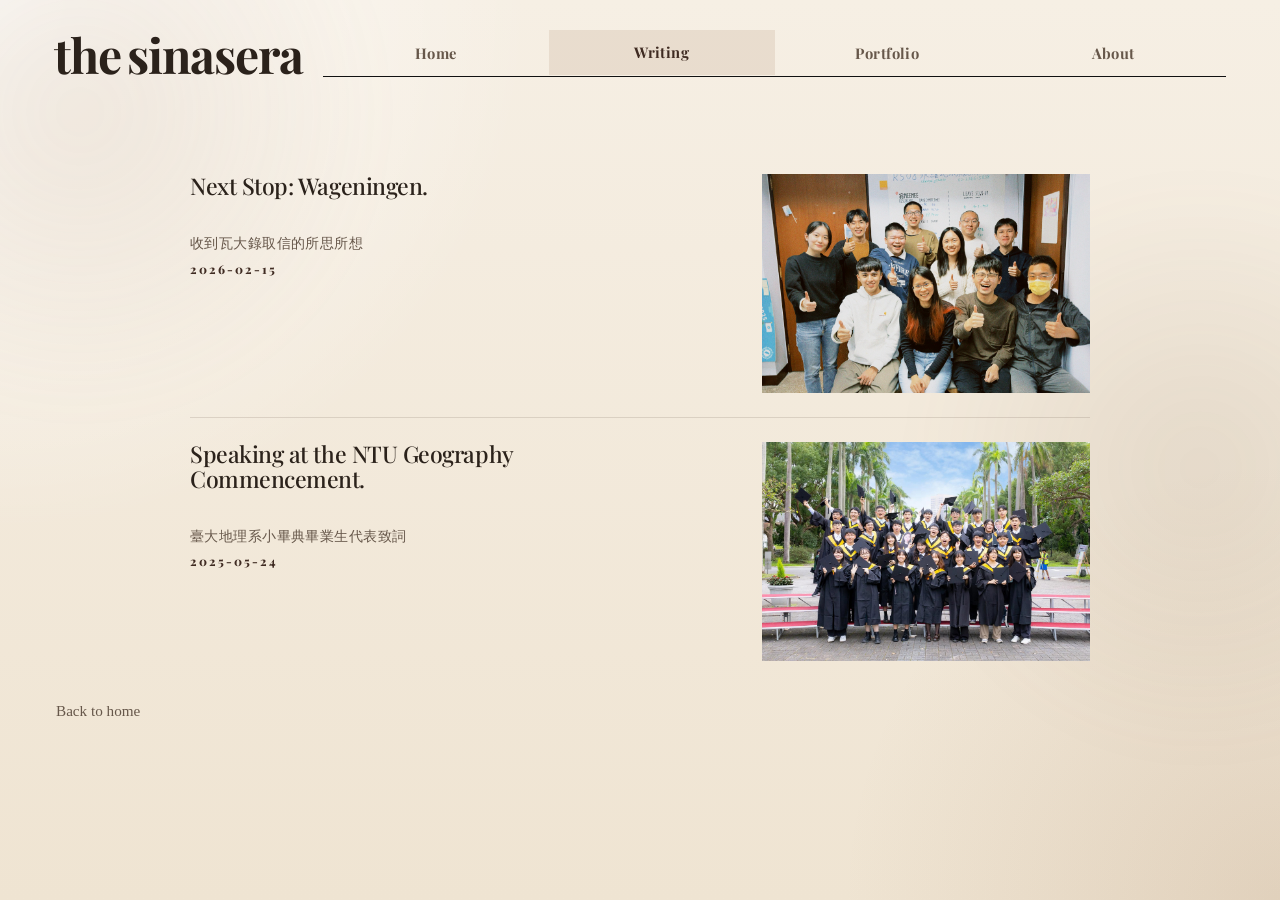
==== articles/index.html @ 47f36e88 "Initial website setup" ====
<!doctype html>
<html lang="en">
  <head>
    <meta charset="UTF-8" />
    <meta name="viewport" content="width=device-width, initial-scale=1.0" />
    <title>Writing | The Sinasera</title>
    <meta
      name="description"
      content="Writing from The Sinasera."
    />
    <link rel="stylesheet" href="../styles.css" />
    <script defer src="../script.js"></script>
  </head>
  <body>
    <div class="page-shell">
      <div class="ambient ambient-left"></div>
      <div class="ambient ambient-right"></div>

      <header class="site-header">
        <a class="brand" href="../index.html" aria-label="The Sinasera home">
          <span class="brand-text brand-wordmark">
            <span class="brand-prefix">the</span>
            <span class="brand-name">sinasera</span>
          </span>
        </a>

        <nav class="site-nav" aria-label="Primary">
          <a href="../index.html">Home</a>
          <a href="../articles/index.html" aria-current="page">Writing</a>
          <a href="../portfolio.html">Portfolio</a>
          <a href="../index.html#about">About</a>
        </nav>
      </header>

      <main>
        <section class="section reveal writing-archive-page">
          <div class="archive-list">
            <article class="article-feature">
              <div class="article-feature-copy">
                <p class="eyebrow">2026-02-15</p>
                <h3>
                  <a href="admission-to-wageningen.html">
                    Next Stop: Wageningen.
                  </a>
                </h3>
                <h4 class="article-title-zh">收到瓦大錄取信的所思所想</h4>
              </div>
              <a
                class="article-feature-media"
                href="admission-to-wageningen.html"
                aria-label="Open the Wageningen admission article"
              >
                <img src="../images/r508-celebration-admission.JPG" alt="Admission celebration photo" />
              </a>
            </article>

            <article class="article-feature">
              <div class="article-feature-copy">
                <p class="eyebrow">2025-05-24</p>
                <h3>
                  <a href="ntu-geography-dept-graduation-speech.html">
                    Speaking at the NTU Geography Commencement.
                  </a>
                </h3>
                <h4 class="article-title-zh">臺大地理系小畢典畢業生代表致詞</h4>
              </div>
              <a
                class="article-feature-media"
                href="ntu-geography-dept-graduation-speech.html"
                aria-label="Open the NTU Geography commencement speech article"
              >
                <img src="../images/ntu-geography-speech-01.jpg" alt="NTU Geography commencement speech photo" />
              </a>
            </article>
          </div>
        </section>
      </main>

      <footer class="site-footer">
        <p><a href="../index.html">Back to home</a></p>
      </footer>
    </div>
  </body>
</html>
---- styles.css ----
@import url("https://fonts.googleapis.com/css2?family=Lateef:wght@400;700&family=Playfair+Display:wght@500;600;700&family=Tinos:wght@400;700&display=swap");

@font-face {
  font-family: "Noto Sans TC";
  src: url("./assets/fonts/Noto_Sans_TC/NotoSansTC-VariableFont_wght.ttf") format("truetype");
  font-weight: 100 900;
  font-style: normal;
  font-display: swap;
}

:root {
  --font-brand: "Playfair Display", Georgia, "Times New Roman", serif;
  --font-display: "Playfair Display", Georgia, "Times New Roman", serif;
  --font-body: "Tinos", Georgia, "Noto Sans TC", serif;
  --font-cta: "Lateef", "Noto Sans TC", cursive;
  --font-meta: "Playfair Display", Georgia, "Times New Roman", serif;
  --bg: #f6efe4;
  --bg-2: #efe4d2;
  --surface: rgba(255, 251, 245, 0.84);
  --surface-strong: #fffaf3;
  --text: #2b221b;
  --muted: #66574a;
  --border: rgba(86, 72, 60, 0.16);
  --accent: #8a5c36;
  --accent-dark: #3f2b22;
  --accent-soft: #d7b28a;
  --shadow: 0 16px 44px rgba(70, 49, 34, 0.09);
  --radius-xl: 26px;
  --radius-lg: 20px;
  --radius-md: 14px;
  --max-width: 1180px;
}

* {
  box-sizing: border-box;
}

html {
  scroll-behavior: smooth;
}

body {
  margin: 0;
  color: var(--text);
  font-family: var(--font-body);
  background:
    radial-gradient(circle at top left, rgba(255, 255, 255, 0.82), transparent 34%),
    radial-gradient(circle at bottom right, rgba(138, 92, 54, 0.14), transparent 28%),
    linear-gradient(180deg, var(--bg) 0%, var(--bg-2) 100%);
}

a {
  color: inherit;
  text-decoration: none;
}

.page-shell {
  position: relative;
  isolation: isolate;
  min-height: 100vh;
  padding: 24px;
  overflow: hidden;
}

.ambient {
  position: absolute;
  inset: auto;
  width: 38rem;
  height: 38rem;
  border-radius: 50%;
  filter: blur(40px);
  opacity: 0.32;
  z-index: -1;
}

.ambient-left {
  top: -12rem;
  left: -14rem;
  background: radial-gradient(circle, rgba(163, 122, 79, 0.44), transparent 70%);
}

.ambient-right {
  right: -14rem;
  bottom: 8rem;
  background: radial-gradient(circle, rgba(112, 81, 52, 0.35), transparent 68%);
}

.site-header,
.hero,
.section,
.site-footer,
.front-page {
  width: min(var(--max-width), 100%);
  margin: 0 auto;
}

.site-header {
  display: flex;
  align-items: center;
  justify-content: space-between;
  gap: 20px;
  padding: 6px 4px 44px;
}

.home-header {
  display: grid;
  grid-template-columns: 1fr;
  justify-items: stretch;
  justify-content: stretch;
  gap: 72px;
  padding-top: 112px;
  padding-bottom: 0;
  text-align: center;
}

.brand-home {
  width: 100%;
  display: flex;
  justify-content: center;
  flex-direction: column;
  align-items: center;
  gap: 10px;
  text-align: center;
  margin: 0;
}

.brand {
  display: inline-flex;
  align-items: center;
  gap: 14px;
}

.brand-text {
  width: 100%;
  text-align: center;
}

.brand-wordmark {
  display: inline-flex;
  flex-direction: row;
  align-items: baseline;
  gap: 0.35em;
}

.brand-prefix {
  display: inline-block;
  color: var(--text);
  font-family: var(--font-meta);
  font-size: clamp(2.45rem, 3.85vw, 3rem);
  line-height: 1;
  letter-spacing: -0.02em;
  text-transform: lowercase;
  font-weight: 700;
}

.brand-name {
  display: inline-block;
  color: var(--text);
  font-family: var(--font-brand);
  font-size: clamp(2.45rem, 3.85vw, 3rem);
  line-height: 1;
  font-weight: 700;
  letter-spacing: -0.02em;
  text-transform: lowercase;
}

.brand-text strong,
.site-nav a {
  font-family: var(--font-brand);
  font-weight: 600;
  letter-spacing: -0.018em;
}

.brand-text strong {
  display: block;
  font-size: clamp(2.05rem, 4.2vw, 3.9rem);
  line-height: 0.97;
}

.brand-text small {
  display: block;
  color: var(--muted);
  margin-top: 10px;
  font-size: 0.82rem;
  letter-spacing: 0.1em;
  font-family: var(--font-meta);
}

.site-nav {
  display: flex;
  flex-wrap: wrap;
  gap: 0;
  width: 100%;
  padding: 0;
  border-top: 0;
  border-bottom: 1px solid #111;
  background: transparent;
  backdrop-filter: none;
}

.site-nav a {
  flex: 1 1 0;
  padding: 12px 14px 13px;
  border-right: 0;
  border-radius: 0;
  color: var(--muted);
  text-align: center;
  font-size: 0.92rem;
  font-weight: 700;
  letter-spacing: 0.03em;
  transition: transform 160ms ease, background 160ms ease, color 160ms ease;
  font-family: var(--font-brand);
}

.site-nav a:last-child {
  border-right: 0;
}

.site-nav a:hover,
.site-nav a[aria-current="page"] {
  background: rgba(139, 94, 52, 0.12);
  color: var(--accent-dark);
  transform: translateY(-1px);
}

.section {
  margin-top: 28px;
}

.hero {
  display: grid;
  grid-template-columns: 1.4fr 0.95fr;
  gap: 24px;
  align-items: stretch;
  padding-top: 8px;
}

.hero-copy,
.hero-card,
.stat-card,
.content-card,
.project-panel,
.about-card {
  border: 1px solid var(--border);
  border-radius: var(--radius-xl);
  background: var(--surface);
  box-shadow: var(--shadow);
  backdrop-filter: blur(10px);
}

.hero-copy {
  padding: 34px;
}

.eyebrow,
.card-kicker,
.stat-label,
.project-badge,
.sidebar-kicker,
.article-date {
  margin: 0 0 12px;
  color: var(--accent-dark);
  text-transform: uppercase;
  letter-spacing: 0.16em;
  font-size: 0.76rem;
  font-weight: 800;
  font-family: var(--font-meta);
}

.hero-copy h1 {
  margin: 0;
  font-size: clamp(3rem, 5vw, 5.3rem);
  line-height: 0.94;
  max-width: 12ch;
  font-family: var(--font-display);
}

.lede,
.hero-card p,
.section-heading p,
.content-card p,
.stat-card p,
.project-panel p,
.about-card p {
  font-family: var(--font-body);
  color: var(--muted);
  font-size: 1.02rem;
  line-height: 1.8;
}

.lede {
  max-width: 60ch;
  margin: 22px 0 0;
}

.hero-actions {
  display: flex;
  flex-wrap: wrap;
  gap: 12px;
  margin-top: 28px;
}

.button {
  display: inline-flex;
  align-items: center;
  justify-content: center;
  min-height: 48px;
  padding: 0 18px;
  border-radius: 999px;
  border: 1px solid transparent;
  font-family: var(--font-cta);
  font-size: 1.08rem;
  font-weight: 700;
  transition: transform 160ms ease, box-shadow 160ms ease, background 160ms ease;
}

.button:hover {
  transform: translateY(-2px);
}

.button-primary {
  background: linear-gradient(145deg, var(--accent-dark), var(--accent));
  color: #fff6eb;
  box-shadow: 0 10px 24px rgba(63, 43, 34, 0.16);
}

.button-secondary {
  border-color: rgba(93, 59, 36, 0.18);
  background: rgba(255, 251, 245, 0.9);
  color: var(--accent-dark);
}

.hero-card {
  padding: 28px;
  display: flex;
  flex-direction: column;
  justify-content: flex-start;
  gap: 18px;
}

.hero-card-top {
  display: flex;
  align-items: center;
  justify-content: space-between;
  gap: 12px;
}

.pill,
.date-chip {
  display: inline-flex;
  align-items: center;
  border-radius: 999px;
  padding: 8px 12px;
  font-size: 0.8rem;
  font-weight: 800;
}

.pill {
  background: rgba(139, 94, 52, 0.12);
  color: var(--accent-dark);
}

.date-chip {
  background: rgba(46, 36, 24, 0.08);
  color: var(--muted);
}

.hero-card h2 {
  margin: 0;
  font-size: clamp(1.7rem, 2.6vw, 2.7rem);
  line-height: 1.08;
}

.quick-facts {
  display: grid;
  grid-template-columns: repeat(3, minmax(0, 1fr));
  gap: 12px;
  margin: 0;
}

.quick-facts div {
  padding: 14px;
  border-radius: var(--radius-md);
  background: rgba(255, 250, 242, 0.8);
  border: 1px solid rgba(102, 86, 70, 0.12);
}

.quick-facts dt {
  font-size: 0.78rem;
  text-transform: uppercase;
  letter-spacing: 0.12em;
  color: var(--muted);
  margin-bottom: 8px;
}

.quick-facts dd {
  margin: 0;
  font-weight: 800;
  color: var(--text);
}

.mosaic {
  display: grid;
  grid-template-columns: repeat(3, minmax(0, 1fr));
  gap: 18px;
}

.stat-card {
  padding: 22px;
  background: rgba(255, 251, 245, 0.78);
}

.stat-card strong {
  display: block;
  margin-bottom: 10px;
  font-family: var(--font-display);
  font-size: 1.4rem;
  line-height: 1.16;
}

.split-section {
  display: grid;
  grid-template-columns: 0.95fr 1.3fr;
  gap: 22px;
  align-items: start;
}

.section-heading {
  padding: 22px 6px 0 0;
}

.section-heading h2 {
  margin: 0;
  font-size: clamp(2rem, 3vw, 3.2rem);
  line-height: 1.02;
  font-family: var(--font-display);
}

.card-grid {
  display: grid;
  grid-template-columns: repeat(3, minmax(0, 1fr));
  gap: 18px;
}

.card-grid.two-up {
  grid-template-columns: repeat(2, minmax(0, 1fr));
}

.content-card,
.project-panel,
.about-card {
  padding: 22px;
}

.writing-section .section-heading {
  padding-bottom: 8px;
}

.article-feature {
  position: relative;
  display: grid;
  grid-template-columns: minmax(0, 0.95fr) minmax(0, 1.05fr);
  gap: 22px;
  align-items: stretch;
  padding: 24px 0;
  border-bottom: 1px solid var(--border);
}

.article-feature-copy {
  display: grid;
  align-content: start;
  gap: 6px;
  padding: 0;
  max-width: 100%;
}

.article-feature-copy h3 {
  margin: 0;
  font-family: var(--font-display);
  font-size: clamp(1.3rem, 1.8vw, 1.7rem);
  line-height: 1.08;
  letter-spacing: -0.02em;
  font-weight: 500;
  white-space: normal;
}

.article-feature-copy h3 a {
  color: inherit;
}

.article-feature-media {
  position: relative;
  display: block;
  aspect-ratio: 3 / 2;
  width: 85%;
  justify-self: end;
  border-radius: 0;
  overflow: hidden;
  border: 0;
  background: transparent;
  box-shadow: none;
}

.article-feature-media img {
  display: block;
  width: 100%;
  height: 100%;
  object-fit: cover;
  background: transparent;
  padding: 0;
}

.article-title-zh {
  display: block;
  margin: 0;
  color: var(--muted);
  font-size: 0.92rem;
  letter-spacing: 0.03em;
  line-height: 1.5;
  font-weight: 500;
  max-width: 34ch;
  font-family: var(--font-body);
}

.article-feature-copy .eyebrow {
  order: 3;
  margin: 0;
  font-family: var(--font-meta);
}

.article-feature-readmore {
  display: inline-flex;
  width: fit-content;
  margin-top: 0;
  color: var(--accent-dark);
  font-size: 0.86rem;
  font-weight: 700;
  letter-spacing: 0.08em;
  text-transform: uppercase;
  border-bottom: 1px solid currentColor;
  padding-bottom: 2px;
  align-self: start;
  font-family: var(--font-cta);
}

.front-page {
  display: grid;
  grid-template-columns: minmax(0, 1.55fr) minmax(280px, 0.46fr);
  gap: 30px;
  align-items: start;
  margin-top: 24px;
}

.front-story .article-feature:first-child {
  padding-top: 12px;
}

.front-story .article-feature + .article-feature {
  padding-top: 24px;
}

.archive-list {
  display: grid;
  gap: 0;
  width: min(100%, 900px);
  margin: 0 auto;
}

.archive-list .article-feature {
  grid-template-columns: minmax(0, 1.12fr) minmax(0, 0.88fr);
  padding: 24px 0;
}

.archive-list .article-feature + .article-feature {
  padding-top: 24px;
}

.writing-archive-page {
  padding-top: 0;
}

.archive-list .article-feature:last-child,
.front-story .article-feature:last-child {
  border-bottom: 0;
  padding-bottom: 0;
}

.front-story {
  min-width: 0;
}

.front-story-heading {
  padding: 0 0 14px;
  margin-bottom: 14px;
  border-bottom: 1px solid var(--border);
}

.front-sidebar {
  display: grid;
  gap: 18px;
  padding-left: 18px;
  border-left: 1px solid var(--border);
}

.sidebar-card {
  padding: 0 0 18px;
  border-bottom: 1px solid var(--border);
}

.sidebar-card:last-child {
  border-bottom: 0;
}

.sidebar-kicker {
  margin: 0 0 12px;
  color: var(--accent-dark);
  text-transform: uppercase;
  letter-spacing: 0.16em;
  font-size: 0.76rem;
  font-weight: 800;
  font-family: var(--font-meta);
}

.sidebar-card p,
.sidebar-card a {
  font-family: var(--font-body);
  color: var(--muted);
  line-height: 1.45;
}

.sidebar-card a {
  display: block;
  margin-top: 8px;
  color: var(--accent-dark);
  font-weight: 700;
}

.article-card-link {
  display: grid;
  gap: 10px;
}

.content-card h3,
.portfolio-main h3,
.project-panel h3 {
  margin: 0 0 12px;
  font-size: 1.55rem;
  line-height: 1.12;
  font-family: var(--font-display);
}

.accent-card {
  background:
    linear-gradient(180deg, rgba(255, 250, 243, 0.92), rgba(241, 226, 200, 0.72)),
    var(--surface);
}

.featured-project {
  display: grid;
  grid-template-columns: 0.85fr 1.15fr;
  gap: 18px;
  align-items: stretch;
}

.featured-copy {
  padding: 18px 8px 18px 0;
}

.project-panel {
  background:
    linear-gradient(145deg, rgba(139, 94, 52, 0.14), rgba(255, 251, 245, 0.94)),
    var(--surface);
}

.mini-list {
  margin: 18px 0 0;
  padding-left: 18px;
  color: var(--text);
  line-height: 1.8;
}

.about-section {
  display: grid;
  grid-template-columns: 1fr 0.9fr;
  gap: 18px;
  align-items: center;
}

.about-card {
  background: rgba(255, 250, 242, 0.86);
}

.site-footer {
  display: flex;
  flex-wrap: wrap;
  justify-content: space-between;
  align-items: center;
  gap: 14px;
  padding: 26px 6px 10px;
  color: var(--muted);
  font-size: 0.95rem;
  font-family: var(--font-body);
}

.site-footer .footer-center {
  flex: 0 0 100%;
  margin: 4px 0 0;
  text-align: center;
}

.article-shell {
  max-width: 78ch;
}

.article-header {
  padding: 10px 0 26px;
  border-bottom: 1px solid var(--border);
}

.article-header-top {
  display: flex;
  align-items: baseline;
  justify-content: space-between;
  gap: 16px;
  margin-bottom: 32px;
}

.article-date {
  color: var(--muted);
  font-size: 0.82rem;
  font-weight: 700;
  letter-spacing: 0.14em;
  text-transform: uppercase;
  font-family: var(--font-meta);
}

.article-header h1 {
  margin: 0;
  font-family: var(--font-display);
  font-size: clamp(2.1rem, 3vw, 3.2rem);
  line-height: 1.06;
  letter-spacing: -0.02em;
}

.article-title-zh {
  display: block;
  margin: 28px 0 0;
  color: var(--muted);
  font-size: 0.9rem;
  letter-spacing: 0.03em;
  line-height: 1.5;
  font-weight: 500;
  max-width: 34ch;
  font-family: var(--font-body);
}

.article-break {
  border: 0;
  border-top: 1px solid var(--border);
  margin: 30px 0;
}

.article-section-heading {
  margin: 0 0 14px;
  font-family: var(--font-display);
  font-size: clamp(1.2rem, 1.8vw, 1.6rem);
  line-height: 1.1;
  letter-spacing: -0.02em;
}

.article-header p,
.article-body,
.article-gallery,
.article-highlight,
.gallery-figure figcaption,
.gallery-figure figcaption p {
  font-family: var(--font-body);
}

.article-meta {
  display: flex;
  flex-wrap: wrap;
  gap: 12px;
  margin-top: 14px;
  color: var(--muted);
  font-size: 0.95rem;
  font-family: var(--font-meta);
}

.article-body {
  padding: 28px 0 8px;
  max-width: none;
}

.article-body p {
  margin: 0 0 1.15em;
  font-size: 1.1rem;
  line-height: 1.96;
}

.article-body p:first-child {
  font-size: 1.12rem;
}

.article-body blockquote {
  margin: 24px 0;
  padding: 18px 20px;
  border-left: 4px solid var(--accent-2);
  background: rgba(31, 111, 84, 0.06);
  color: var(--text);
  font-family: var(--font-body);
  font-size: 1.15rem;
  line-height: 1.7;
}

.article-highlight {
  margin: 28px 0;
  padding: 18px 20px;
  border-left: 4px solid var(--accent);
  background: rgba(154, 103, 56, 0.08);
  color: var(--text);
  font-family: var(--font-body);
  font-size: 1.18rem;
  line-height: 1.75;
}

.article-gallery {
  display: grid;
  gap: 18px;
  padding-top: 28px;
  border-top: 1px solid var(--border);
  max-width: none;
}

.gallery-card {
  border: 1px solid var(--border);
  border-radius: var(--radius-xl);
  background: rgba(255, 251, 245, 0.9);
  box-shadow: var(--shadow);
  overflow: hidden;
}

.gallery-figure {
  margin: 0;
  display: grid;
}

.gallery-figure img {
  display: block;
  width: 100%;
  max-height: 540px;
  object-fit: contain;
  background: rgba(255, 251, 245, 0.92);
}

.gallery-figure figcaption {
  display: grid;
  gap: 8px;
  padding: 18px 20px 20px;
  border-top: 1px solid var(--border);
  background: rgba(255, 251, 245, 0.92);
}

.gallery-figure figcaption span {
  color: var(--accent-2);
  text-transform: uppercase;
  letter-spacing: 0.16em;
  font-size: 0.78rem;
  font-weight: 800;
}

.gallery-figure figcaption p {
  margin: 0;
  color: var(--muted);
}

@media (max-width: 920px) {
  .article-feature {
    grid-template-columns: 1fr;
  }

  .article-feature-media {
    aspect-ratio: 3 / 2;
    width: 100%;
    justify-self: stretch;
  }
}

@media (max-width: 700px) {
  .article-feature-copy {
    max-width: none;
    padding-right: 0;
  }

  .article-feature-copy h3 {
    font-size: 1.9rem;
    white-space: normal;
  }
}

@media (max-width: 920px) {
  .home-header {
    gap: 14px;
  }

  .home-header .brand-text strong {
    font-size: clamp(2rem, 8vw, 3.2rem);
  }

  .front-page {
    grid-template-columns: 1fr;
  }

  .front-sidebar {
    padding-left: 0;
    border-left: 0;
  }

  .article-feature {
    grid-template-columns: 1fr;
  }

  .article-feature-media {
    width: 100%;
    justify-self: start;
    max-width: 620px;
  }
}

.portfolio-layout {
  display: grid;
  grid-template-columns: 1.25fr 0.75fr;
  gap: 18px;
}

.portfolio-side {
  display: grid;
  gap: 18px;
}

.chart-placeholder {
  margin-top: 20px;
  padding: 20px;
  border-radius: var(--radius-lg);
  border: 1px dashed rgba(102, 86, 70, 0.26);
  background:
    linear-gradient(180deg, rgba(255, 250, 242, 0.75), rgba(233, 219, 192, 0.48)),
    rgba(255, 255, 255, 0.4);
}

.chart-bars {
  display: grid;
  grid-template-columns: repeat(6, minmax(0, 1fr));
  gap: 10px;
  align-items: end;
  min-height: 220px;
}

.chart-bars span {
  display: block;
  border-radius: 16px 16px 8px 8px;
  background: linear-gradient(180deg, var(--accent-soft), var(--accent-dark));
  box-shadow: 0 14px 30px rgba(93, 59, 36, 0.18);
}

.compact-hero {
  align-items: center;
}

.three-up {
  grid-template-columns: repeat(3, minmax(0, 1fr));
}

.reveal {
  opacity: 0;
  transform: translateY(14px);
}

.reveal.is-visible {
  opacity: 1;
  transform: translateY(0);
  animation: rise-in 700ms ease both;
}

@keyframes rise-in {
  from {
    opacity: 0;
    transform: translateY(14px);
  }
  to {
    opacity: 1;
    transform: translateY(0);
  }
}

@media (max-width: 980px) {
  .hero,
  .split-section,
  .featured-project,
  .about-section,
  .portfolio-layout {
    grid-template-columns: 1fr;
  }

  .mosaic,
  .card-grid,
  .three-up {
    grid-template-columns: 1fr;
  }

  .quick-facts {
    grid-template-columns: 1fr;
  }

  .site-header,
  .site-footer {
    flex-direction: column;
    align-items: flex-start;
  }
}

@media (max-width: 640px) {
  .page-shell {
    padding: 16px;
  }

  .hero-copy,
  .hero-card,
  .stat-card,
  .content-card,
  .project-panel,
  .about-card {
    border-radius: 22px;
    padding: 20px;
  }

  .hero-copy h1 {
    font-size: clamp(2.5rem, 15vw, 3.6rem);
  }

  .site-nav {
    width: 100%;
    justify-content: space-between;
    border-radius: 20px;
  }

  .site-nav a {
    padding: 8px 10px;
  }
}
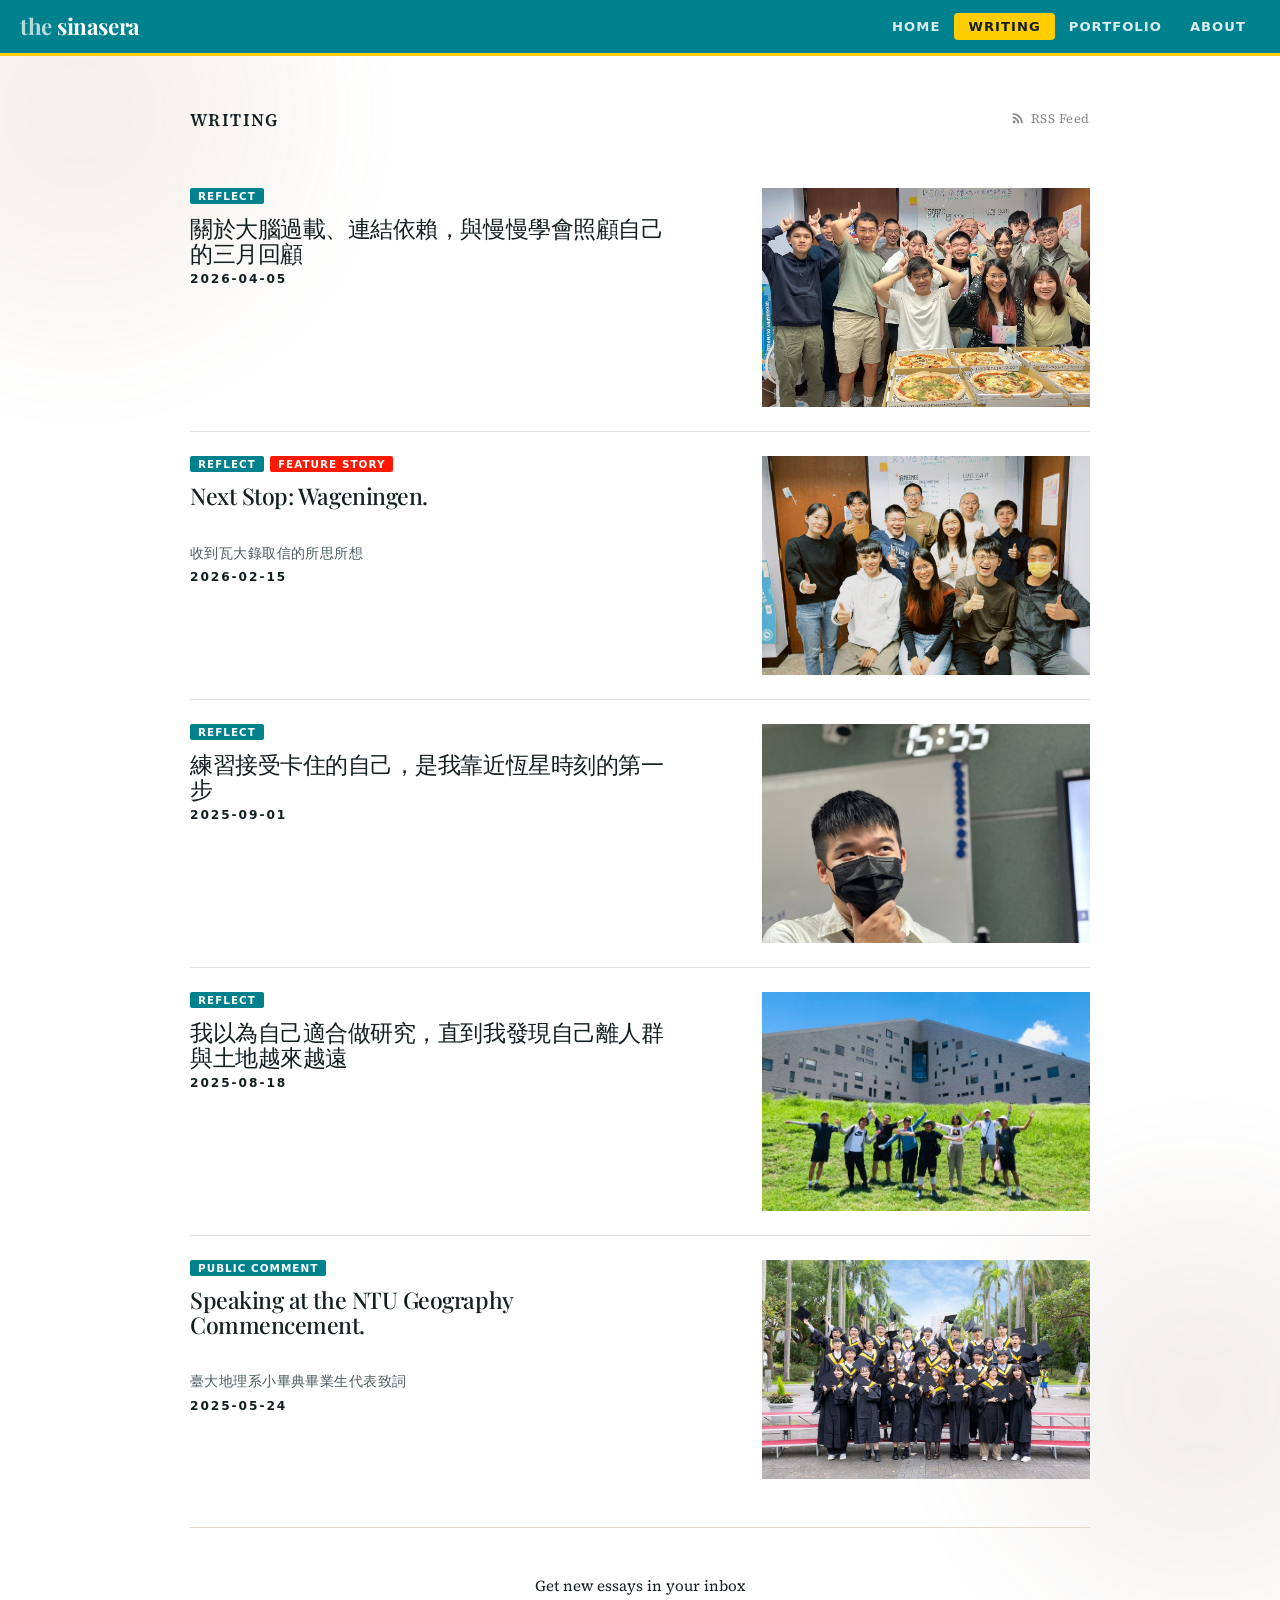
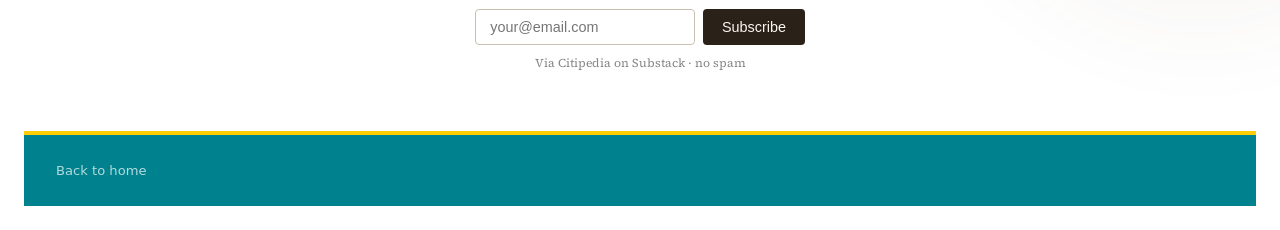
==== commit f14c47eb: "Update Style and Homepage" ====
--- a/articles/index.html
+++ b/articles/index.html
@@ -9,6 +9,7 @@
       content="Writing from The Sinasera."
     />
     <link rel="stylesheet" href="../styles.css" />
+    <link rel="alternate" type="application/rss+xml" title="The Sinasera" href="/feed.xml" />
     <script defer src="../script.js"></script>
   </head>
   <body>
@@ -34,44 +35,27 @@
 
       <main>
         <section class="section reveal writing-archive-page">
-          <div class="archive-list">
-            <article class="article-feature">
-              <div class="article-feature-copy">
-                <p class="eyebrow">2026-02-15</p>
-                <h3>
-                  <a href="admission-to-wageningen.html">
-                    Next Stop: Wageningen.
-                  </a>
-                </h3>
-                <h4 class="article-title-zh">收到瓦大錄取信的所思所想</h4>
-              </div>
-              <a
-                class="article-feature-media"
-                href="admission-to-wageningen.html"
-                aria-label="Open the Wageningen admission article"
-              >
-                <img src="../images/r508-celebration-admission.JPG" alt="Admission celebration photo" />
-              </a>
-            </article>
+          <div class="archive-header">
+            <h2 class="archive-title">Writing</h2>
+            <a class="rss-link" href="../feed.xml" title="Subscribe via RSS">
+              <svg xmlns="http://www.w3.org/2000/svg" width="16" height="16" viewBox="0 0 24 24" fill="currentColor" aria-hidden="true"><path d="M6.18 15.64a2.18 2.18 0 0 1 2.18 2.18C8.36 19.01 7.38 20 6.18 20C4.98 20 4 19.01 4 17.82a2.18 2.18 0 0 1 2.18-2.18M4 4.44A15.56 15.56 0 0 1 19.56 20h-2.83A12.73 12.73 0 0 0 4 7.27V4.44m0 5.66a9.9 9.9 0 0 1 9.9 9.9h-2.83A7.07 7.07 0 0 0 4 12.93V10.1z"/></svg>
+              RSS Feed
+            </a>
+          </div>
+          <div class="archive-list" data-articles-root="." data-articles-archive></div>
 
-            <article class="article-feature">
-              <div class="article-feature-copy">
-                <p class="eyebrow">2025-05-24</p>
-                <h3>
-                  <a href="ntu-geography-dept-graduation-speech.html">
-                    Speaking at the NTU Geography Commencement.
-                  </a>
-                </h3>
-                <h4 class="article-title-zh">臺大地理系小畢典畢業生代表致詞</h4>
-              </div>
-              <a
-                class="article-feature-media"
-                href="ntu-geography-dept-graduation-speech.html"
-                aria-label="Open the NTU Geography commencement speech article"
-              >
-                <img src="../images/ntu-geography-speech-01.jpg" alt="NTU Geography commencement speech photo" />
-              </a>
-            </article>
+          <div class="subscribe-block">
+            <p class="subscribe-label">Get new essays in your inbox</p>
+            <form
+              action="https://citipedia.substack.com/api/v1/free"
+              method="post"
+              target="_blank"
+              class="subscribe-form"
+            >
+              <input type="email" name="email" placeholder="your@email.com" required class="subscribe-input" />
+              <button type="submit" class="subscribe-btn">Subscribe</button>
+            </form>
+            <p class="subscribe-note">Via <a href="https://citipedia.substack.com" target="_blank" rel="noopener">Citipedia on Substack</a> · no spam</p>
           </div>
         </section>
       </main>
--- a/styles.css
+++ b/styles.css
@@ -1,4 +1,4 @@
-@import url("https://fonts.googleapis.com/css2?family=Lateef:wght@400;700&family=Playfair+Display:wght@500;600;700&family=Tinos:wght@400;700&display=swap");
+@import url("https://fonts.googleapis.com/css2?family=Playfair+Display:ital,wght@0,500;0,600;0,700;1,500&family=Source+Serif+4:ital,opsz,wght@0,8..60,400;0,8..60,600;1,8..60,400&display=swap");
 
 @font-face {
   font-family: "Noto Sans TC";
@@ -8,23 +8,40 @@
   font-display: swap;
 }
 
+@font-face {
+  font-family: "Source Han Serif TC";
+  src: url("./assets/fonts/SourceHanSerifTC-VF.ttf") format("truetype");
+  font-weight: 100 900;
+  font-style: normal;
+  font-display: swap;
+}
+
 :root {
-  --font-brand: "Playfair Display", Georgia, "Times New Roman", serif;
-  --font-display: "Playfair Display", Georgia, "Times New Roman", serif;
-  --font-body: "Tinos", Georgia, "Noto Sans TC", serif;
-  --font-cta: "Lateef", "Noto Sans TC", cursive;
-  --font-meta: "Playfair Display", Georgia, "Times New Roman", serif;
+  --font-brand: "Playfair Display", "Source Han Serif TC", Georgia, serif;
+  --font-display: "Playfair Display", "Source Han Serif TC", Georgia, serif;
+  --font-body: "Source Serif 4", "Source Han Serif TC", Georgia, serif;
+  --font-cta: "Noto Sans TC", system-ui, sans-serif;
+  --font-ui: "Noto Sans TC", system-ui, sans-serif;
+  --font-meta: "Noto Sans TC", system-ui, sans-serif;
+  /* Background stays warm */
   --bg: #f6efe4;
   --bg-2: #efe4d2;
   --surface: rgba(255, 251, 245, 0.84);
   --surface-strong: #fffaf3;
-  --text: #2b221b;
-  --muted: #66574a;
-  --border: rgba(86, 72, 60, 0.16);
-  --accent: #8a5c36;
-  --accent-dark: #3f2b22;
-  --accent-soft: #d7b28a;
-  --shadow: 0 16px 44px rgba(70, 49, 34, 0.09);
+  /* Text uses palette dark */
+  --text: #131E21;
+  --muted: #4a5c60;
+  --border: rgba(19, 30, 33, 0.12);
+  /* Bold palette */
+  --p-red: #FF1903;
+  --p-yellow: #FFCD00;
+  --p-dark: #131E21;
+  --p-teal: #00828E;
+  /* Accent = teal */
+  --accent: #00828E;
+  --accent-dark: #131E21;
+  --accent-soft: #b2e0e4;
+  --shadow: 0 16px 44px rgba(19, 30, 33, 0.08);
   --radius-xl: 26px;
   --radius-lg: 20px;
   --radius-md: 14px;
@@ -43,10 +60,7 @@
   margin: 0;
   color: var(--text);
   font-family: var(--font-body);
-  background:
-    radial-gradient(circle at top left, rgba(255, 255, 255, 0.82), transparent 34%),
-    radial-gradient(circle at bottom right, rgba(138, 92, 54, 0.14), transparent 28%),
-    linear-gradient(180deg, var(--bg) 0%, var(--bg-2) 100%);
+  background: #ffffff;
 }
 
 a {
@@ -59,6 +73,7 @@
   isolation: isolate;
   min-height: 100vh;
   padding: 24px;
+  padding-top: 80px;
   overflow: hidden;
 }
 
@@ -85,21 +100,29 @@
   background: radial-gradient(circle, rgba(112, 81, 52, 0.35), transparent 68%);
 }
 
-.site-header,
 .hero,
 .section,
-.site-footer,
 .front-page {
   width: min(var(--max-width), 100%);
   margin: 0 auto;
 }
 
+
 .site-header {
+  position: fixed;
+  top: 0;
+  left: 0;
+  right: 0;
+  z-index: 100;
   display: flex;
   align-items: center;
   justify-content: space-between;
-  gap: 20px;
-  padding: 6px 4px 44px;
+  gap: 24px;
+  padding: 0 20px;
+  height: 56px;
+  background: var(--p-teal);
+  border-bottom: 3px solid var(--p-yellow);
+  box-sizing: border-box;
 }
 
 .home-header {
@@ -131,8 +154,7 @@
 }
 
 .brand-text {
-  width: 100%;
-  text-align: center;
+  text-align: left;
 }
 
 .brand-wordmark {
@@ -144,9 +166,9 @@
 
 .brand-prefix {
   display: inline-block;
-  color: var(--text);
-  font-family: var(--font-meta);
-  font-size: clamp(2.45rem, 3.85vw, 3rem);
+  color: rgba(255,255,255,0.7);
+  font-family: var(--font-brand);
+  font-size: 1.4rem;
   line-height: 1;
   letter-spacing: -0.02em;
   text-transform: lowercase;
@@ -155,9 +177,9 @@
 
 .brand-name {
   display: inline-block;
-  color: var(--text);
+  color: #fff;
   font-family: var(--font-brand);
-  font-size: clamp(2.45rem, 3.85vw, 3rem);
+  font-size: 1.4rem;
   line-height: 1;
   font-weight: 700;
   letter-spacing: -0.02em;
@@ -188,39 +210,28 @@
 
 .site-nav {
   display: flex;
-  flex-wrap: wrap;
   gap: 0;
-  width: 100%;
-  padding: 0;
-  border-top: 0;
-  border-bottom: 1px solid #111;
+  align-items: center;
   background: transparent;
-  backdrop-filter: none;
 }
 
 .site-nav a {
-  flex: 1 1 0;
-  padding: 12px 14px 13px;
-  border-right: 0;
-  border-radius: 0;
-  color: var(--muted);
+  padding: 6px 14px;
+  border-radius: 4px;
+  color: rgba(255,255,255,0.85);
   text-align: center;
-  font-size: 0.92rem;
+  font-size: 0.82rem;
   font-weight: 700;
-  letter-spacing: 0.03em;
-  transition: transform 160ms ease, background 160ms ease, color 160ms ease;
-  font-family: var(--font-brand);
-}
-
-.site-nav a:last-child {
-  border-right: 0;
+  letter-spacing: 0.08em;
+  text-transform: uppercase;
+  transition: background 150ms ease, color 150ms ease;
+  font-family: var(--font-meta);
 }
 
 .site-nav a:hover,
 .site-nav a[aria-current="page"] {
-  background: rgba(139, 94, 52, 0.12);
-  color: var(--accent-dark);
-  transform: translateY(-1px);
+  background: var(--p-yellow);
+  color: var(--p-dark);
 }
 
 .section {
@@ -579,6 +590,93 @@
   padding-top: 0;
 }
 
+.archive-header {
+  display: flex;
+  align-items: baseline;
+  justify-content: space-between;
+  width: min(100%, 900px);
+  margin: 0 auto 2rem;
+}
+
+.archive-title {
+  font-size: 1.1rem;
+  font-weight: 600;
+  letter-spacing: 0.08em;
+  text-transform: uppercase;
+  margin: 0;
+}
+
+.rss-link {
+  display: inline-flex;
+  align-items: center;
+  gap: 0.35em;
+  font-size: 0.8rem;
+  letter-spacing: 0.04em;
+  color: var(--color-muted, #888);
+  text-decoration: none;
+  transition: color 0.15s;
+}
+
+.rss-link:hover {
+  color: var(--color-text, #333);
+}
+
+.subscribe-block {
+  width: min(100%, 900px);
+  margin: 3rem auto 0;
+  padding-top: 2rem;
+  border-top: 1px solid var(--color-border, #e0d8cc);
+  text-align: center;
+}
+
+.subscribe-label {
+  font-size: 0.95rem;
+  margin-bottom: 0.85rem;
+}
+
+.subscribe-form {
+  display: flex;
+  gap: 0.5rem;
+  justify-content: center;
+  flex-wrap: wrap;
+}
+
+.subscribe-input {
+  padding: 0.55rem 0.9rem;
+  border: 1px solid var(--color-border, #c8bfb0);
+  border-radius: 4px;
+  font-size: 0.9rem;
+  background: transparent;
+  min-width: 220px;
+  color: inherit;
+}
+
+.subscribe-input:focus {
+  outline: none;
+  border-color: var(--color-text, #333);
+}
+
+.subscribe-btn {
+  padding: 0.55rem 1.2rem;
+  background: var(--color-text, #2a2118);
+  color: var(--color-bg, #faf6f0);
+  border: none;
+  border-radius: 4px;
+  font-size: 0.9rem;
+  cursor: pointer;
+  transition: opacity 0.15s;
+}
+
+.subscribe-btn:hover {
+  opacity: 0.8;
+}
+
+.subscribe-note {
+  margin-top: 0.6rem;
+  font-size: 0.75rem;
+  color: var(--color-muted, #888);
+}
+
 .archive-list .article-feature:last-child,
 .front-story .article-feature:last-child {
   border-bottom: 0;
@@ -696,11 +794,18 @@
   justify-content: space-between;
   align-items: center;
   gap: 14px;
-  padding: 26px 6px 10px;
-  color: var(--muted);
-  font-size: 0.95rem;
-  font-family: var(--font-body);
-}
+  padding: 28px 32px;
+  background: var(--p-teal);
+  color: rgba(255,255,255,0.7);
+  font-size: 0.82rem;
+  font-family: var(--font-meta);
+  margin-top: 60px;
+  border-top: 4px solid var(--p-yellow);
+}
+
+.site-footer p { margin: 0; }
+.site-footer a { color: rgba(255,255,255,0.7); }
+.site-footer a:hover { color: var(--p-yellow); }
 
 .site-footer .footer-center {
   flex: 0 0 100%;
@@ -927,6 +1032,88 @@
   }
 }
 
+.portfolio-feed {
+  display: flex;
+  flex-direction: column;
+  gap: 56px;
+}
+
+.portfolio-section-title {
+  font-family: var(--font-meta);
+  font-size: 0.6rem;
+  font-weight: 800;
+  letter-spacing: 0.12em;
+  text-transform: uppercase;
+  color: #fff;
+  background: var(--p-teal);
+  display: inline-block;
+  padding: 4px 12px;
+  border-radius: 3px;
+  margin: 0 0 20px;
+}
+
+.portfolio-cards {
+  display: grid;
+  grid-template-columns: repeat(auto-fit, minmax(380px, 1fr));
+  gap: 20px;
+}
+
+.portfolio-card {
+  background: var(--surface, rgba(255,250,242,0.85));
+  border: 1px solid var(--border, #e0d8cc);
+  border-radius: var(--radius-xl, 16px);
+  padding: 28px;
+  display: flex;
+  flex-direction: column;
+  gap: 10px;
+  text-decoration: none;
+  color: inherit;
+  transition: box-shadow 0.15s, border-color 0.15s;
+}
+
+.portfolio-card:hover {
+  border-color: var(--color-text, #555);
+  box-shadow: 0 4px 16px rgba(0,0,0,0.07);
+}
+
+.portfolio-card-date {
+  font-size: 0.72rem;
+  color: var(--color-muted, #999);
+  margin: 0;
+}
+
+.portfolio-card-title {
+  font-size: 1.05rem;
+  margin: 0;
+  font-weight: 600;
+  line-height: 1.3;
+}
+
+.portfolio-card-desc {
+  font-size: 0.85rem;
+  color: var(--color-muted, #666);
+  margin: 0;
+  flex: 1;
+  line-height: 1.5;
+}
+
+.portfolio-card-cta {
+  font-size: 0.8rem;
+  color: var(--color-muted, #888);
+  margin-top: 8px;
+}
+
+.threads-embed-wrapper {
+  max-width: 540px;
+  margin: 2rem auto;
+}
+
+@media (max-width: 700px) {
+  .portfolio-cards {
+    grid-template-columns: 1fr;
+  }
+}
+
 .portfolio-layout {
   display: grid;
   grid-template-columns: 1.25fr 0.75fr;
@@ -1012,7 +1199,6 @@
     grid-template-columns: 1fr;
   }
 
-  .site-header,
   .site-footer {
     flex-direction: column;
     align-items: flex-start;
@@ -1048,3 +1234,480 @@
     padding: 8px 10px;
   }
 }
+
+/* ── Homepage redesign ── */
+
+.home-page {
+  margin: 0;
+  background: #ffffff;
+}
+
+/* Full-bleed hero */
+.site-hero {
+  position: relative;
+  height: 80svh;
+  min-height: 380px;
+  max-height: 620px;
+  overflow: hidden;
+  display: flex;
+  flex-direction: column;
+  justify-content: center;
+  align-items: center;
+  border-bottom: 5px solid var(--p-teal);
+}
+
+.site-hero-img {
+  position: absolute;
+  inset: 0;
+  width: 100%;
+  height: 100%;
+  object-fit: cover;
+  object-position: center center;
+}
+
+.site-hero-overlay {
+  position: absolute;
+  inset: 0;
+  background: linear-gradient(
+    to top,
+    rgba(0, 0, 0, 0.45) 0%,
+    transparent 45%
+  );
+}
+
+/* Nav floating on hero */
+.hero-nav {
+  position: absolute;
+  top: 0;
+  left: 0;
+  right: 0;
+  display: flex;
+  justify-content: center;
+  gap: 0;
+  z-index: 2;
+  padding-top: 6px;
+}
+
+.hero-nav a {
+  font-family: var(--font-meta);
+  font-size: 0.72rem;
+  font-weight: 700;
+  letter-spacing: 0.14em;
+  text-transform: uppercase;
+  color: rgba(255, 248, 239, 0.78);
+  padding: 14px 22px;
+  text-decoration: none;
+  transition: color 0.15s;
+}
+
+.hero-nav a:hover {
+  color: var(--p-yellow);
+}
+
+/* Masthead centered on hero */
+.hero-masthead {
+  position: relative;
+  z-index: 2;
+  text-align: center;
+  padding: 0 20px;
+}
+
+.hero-brand {
+  font-family: var(--font-brand);
+  font-size: clamp(3rem, 9vw, 7rem);
+  font-weight: 700;
+  letter-spacing: -0.02em;
+  line-height: 0.95;
+  color: #fff8ef;
+  text-shadow: 0 2px 24px rgba(0, 0, 0, 0.35);
+  margin: 0;
+}
+
+.hero-tagline {
+  font-family: var(--font-meta);
+  font-size: clamp(0.65rem, 1.5vw, 0.85rem);
+  font-weight: 800;
+  letter-spacing: 0.18em;
+  text-transform: uppercase;
+  color: var(--p-yellow);
+  margin: 14px 0 0;
+}
+
+
+/* Content below hero */
+.home-content {
+  width: min(var(--max-width), 100%);
+  margin: 0 auto;
+  padding: 40px 24px 60px;
+}
+
+/* Feature card */
+.home-feature-card {
+  display: block;
+  position: relative;
+  width: 100%;
+  border-radius: 14px;
+  overflow: hidden;
+  text-decoration: none;
+  color: inherit;
+  margin-bottom: 32px;
+}
+
+.home-feature-card img {
+  display: block;
+  width: 100%;
+  aspect-ratio: 16 / 9;
+  object-fit: cover;
+}
+
+.home-feature-card-overlay {
+  position: absolute;
+  inset: 0;
+  background: linear-gradient(
+    to top,
+    rgba(10, 5, 2, 0.9) 0%,
+    rgba(10, 5, 2, 0.3) 55%,
+    transparent 100%
+  );
+}
+
+.home-feature-card-content {
+  position: absolute;
+  bottom: 0;
+  left: 0;
+  right: 0;
+  padding: 20px 22px;
+}
+
+.home-feature-card:hover .home-feature-card-title {
+  text-decoration: underline;
+  text-underline-offset: 3px;
+  text-decoration-color: rgba(255, 248, 239, 0.5);
+}
+
+.home-feature-card-title {
+  font-family: var(--font-display);
+  font-size: clamp(1.3rem, 2.5vw, 1.7rem);
+  font-weight: 700;
+  line-height: 1.15;
+  color: #fff8ef;
+  text-shadow: 0 1px 8px rgba(0, 0, 0, 0.5);
+  margin: 8px 0 4px;
+}
+
+.home-feature-card-sub {
+  font-family: var(--font-body);
+  font-size: 0.88rem;
+  color: rgba(255, 248, 239, 0.65);
+  margin: 0;
+}
+
+.home-feature-card-date {
+  font-family: var(--font-meta);
+  font-size: 0.68rem;
+  color: var(--accent-soft);
+  letter-spacing: 0.06em;
+  margin-top: 8px;
+}
+
+/* Tag on cards */
+.card-tag-pill {
+  display: inline-block;
+  background: var(--p-red);
+  color: #fff;
+  font-family: var(--font-meta);
+  font-size: 0.6rem;
+  font-weight: 800;
+  letter-spacing: 0.12em;
+  text-transform: uppercase;
+  padding: 3px 9px;
+  border-radius: 3px;
+}
+
+/* Stories section divider */
+.stories-section-label {
+  font-family: var(--font-meta);
+  font-size: 0.65rem;
+  font-weight: 800;
+  letter-spacing: 0.16em;
+  text-transform: uppercase;
+  color: var(--p-dark);
+  background: var(--p-yellow);
+  display: inline-flex;
+  align-items: center;
+  padding: 5px 16px 5px 12px;
+  margin-bottom: 16px;
+  clip-path: polygon(0 0, calc(100% - 8px) 0, 100% 50%, calc(100% - 8px) 100%, 0 100%);
+}
+
+.stories-section-label::after { display: none; }
+
+/* Story cards grid */
+.stories-grid {
+  display: grid;
+  grid-template-columns: repeat(3, 1fr);
+  gap: 12px;
+}
+
+.story-card {
+  display: block;
+  position: relative;
+  border-radius: 12px;
+  overflow: hidden;
+  text-decoration: none;
+  color: inherit;
+  aspect-ratio: 4 / 3;
+}
+
+.story-card img {
+  display: block;
+  width: 100%;
+  height: 100%;
+  object-fit: cover;
+  transition: transform 0.4s ease;
+}
+
+.story-card:hover img {
+  transform: scale(1.03);
+}
+
+.story-card-overlay {
+  position: absolute;
+  inset: 0;
+  background: linear-gradient(
+    to top,
+    rgba(10, 5, 2, 0.88) 0%,
+    rgba(10, 5, 2, 0.18) 60%,
+    transparent 100%
+  );
+}
+
+.story-card-content {
+  position: absolute;
+  bottom: 0;
+  left: 0;
+  right: 0;
+  padding: 14px 14px;
+}
+
+.story-card-tag {
+  display: inline-block;
+  font-family: var(--font-meta);
+  font-size: 0.58rem;
+  font-weight: 800;
+  letter-spacing: 0.1em;
+  text-transform: uppercase;
+  color: #fff;
+  background: var(--p-teal);
+  padding: 2px 7px;
+  border-radius: 2px;
+  margin-bottom: 5px;
+}
+
+.story-card-title {
+  font-family: var(--font-display);
+  font-size: 0.85rem;
+  font-weight: 700;
+  line-height: 1.3;
+  color: #fff8ef;
+  margin: 0 0 4px;
+}
+
+.story-card-date {
+  font-family: var(--font-meta);
+  font-size: 0.6rem;
+  color: rgba(201, 168, 124, 0.75);
+  letter-spacing: 0.04em;
+}
+
+/* Footer bar */
+.home-footer-bar {
+  display: flex;
+  align-items: center;
+  justify-content: space-between;
+  gap: 20px;
+  margin-top: 48px;
+  padding: 20px 24px;
+  background: var(--p-teal);
+  border-radius: 10px;
+}
+
+.footer-bar-about {
+  font-family: var(--font-body);
+  font-size: 0.95rem;
+  color: #fff;
+  margin: 0;
+  font-style: italic;
+}
+
+.footer-bar-subscribe {
+  display: inline-block;
+  padding: 9px 18px;
+  background: var(--p-teal);
+  color: #fff;
+  font-family: var(--font-meta);
+  font-size: 0.72rem;
+  font-weight: 700;
+  letter-spacing: 0.08em;
+  text-decoration: none;
+  border-radius: 3px;
+  white-space: nowrap;
+  transition: opacity 0.15s;
+  flex-shrink: 0;
+}
+
+.footer-bar-subscribe:hover {
+  opacity: 0.8;
+}
+
+@media (max-width: 720px) {
+  .stories-grid {
+    grid-template-columns: repeat(2, 1fr);
+  }
+  .home-footer-bar {
+    flex-direction: column;
+    align-items: flex-start;
+  }
+}
+
+@media (max-width: 480px) {
+  .stories-grid {
+    grid-template-columns: 1fr 1fr;
+  }
+  .hero-brand {
+    font-size: clamp(2.8rem, 13vw, 5rem);
+  }
+}
+
+/* ── World map ── */
+.world-map-section {
+  margin-top: 40px;
+}
+
+.world-map-layout {
+  display: grid;
+  grid-template-columns: 1fr 200px;
+  gap: 24px;
+  align-items: start;
+}
+
+#world-map {
+  width: 100%;
+  background: transparent;
+  border-radius: 12px;
+  overflow: hidden;
+}
+
+.country-list {
+  display: flex;
+  flex-direction: column;
+  gap: 4px;
+  padding-top: 4px;
+}
+
+.country-list-item {
+  display: flex;
+  align-items: center;
+  gap: 8px;
+  font-family: var(--font-meta);
+  font-size: 0.72rem;
+  font-weight: 600;
+  color: var(--p-dark);
+  letter-spacing: 0.04em;
+}
+
+.country-list-item::before {
+  content: "";
+  display: inline-block;
+  width: 8px;
+  height: 8px;
+  border-radius: 50%;
+  background: var(--p-yellow);
+  flex-shrink: 0;
+}
+
+.country-list-count {
+  font-family: var(--font-meta);
+  font-size: 0.65rem;
+  color: var(--muted);
+  letter-spacing: 0.08em;
+  text-transform: uppercase;
+  margin-top: 10px;
+  padding-top: 10px;
+  border-top: 1px solid var(--border);
+}
+
+@media (max-width: 640px) {
+  .world-map-layout {
+    grid-template-columns: 1fr;
+  }
+  .country-list {
+    display: grid;
+    grid-template-columns: repeat(2, 1fr);
+    gap: 6px 12px;
+  }
+}
+
+#world-map svg {
+  display: block;
+  width: 100%;
+  height: auto;
+}
+
+#world-map .graticule {
+  fill: none;
+  stroke: rgba(86, 64, 46, 0.08);
+  stroke-width: 0.3px;
+}
+
+#world-map .country {
+  fill: #d4d4d4;
+  stroke: #b8b8b8;
+  stroke-width: 0.3px;
+  transition: fill 0.2s;
+}
+
+#world-map .country.visited {
+  fill: var(--p-yellow);
+  stroke: #c9a200;
+  stroke-width: 0.5px;
+}
+
+#world-map .country.visited:hover {
+  fill: #e6b800;
+  cursor: pointer;
+}
+
+.map-caption {
+  font-family: var(--font-meta);
+  font-size: 0.68rem;
+  color: var(--muted);
+  letter-spacing: 0.1em;
+  text-transform: uppercase;
+  text-align: right;
+  margin-top: 6px;
+}
+
+
+/* ── Article tags ── */
+.article-tags {
+  display: flex;
+  flex-wrap: wrap;
+  gap: 6px;
+  margin-bottom: 6px;
+}
+
+.tag {
+  font-family: var(--font-meta);
+  font-size: 0.65rem;
+  font-weight: 700;
+  letter-spacing: 0.1em;
+  text-transform: uppercase;
+  color: #fff;
+  background: var(--p-teal);
+  padding: 2px 8px;
+  border-radius: 2px;
+}
+
+.tag:nth-child(2) { background: var(--p-red); }
+.tag:nth-child(3) { background: var(--p-dark); }
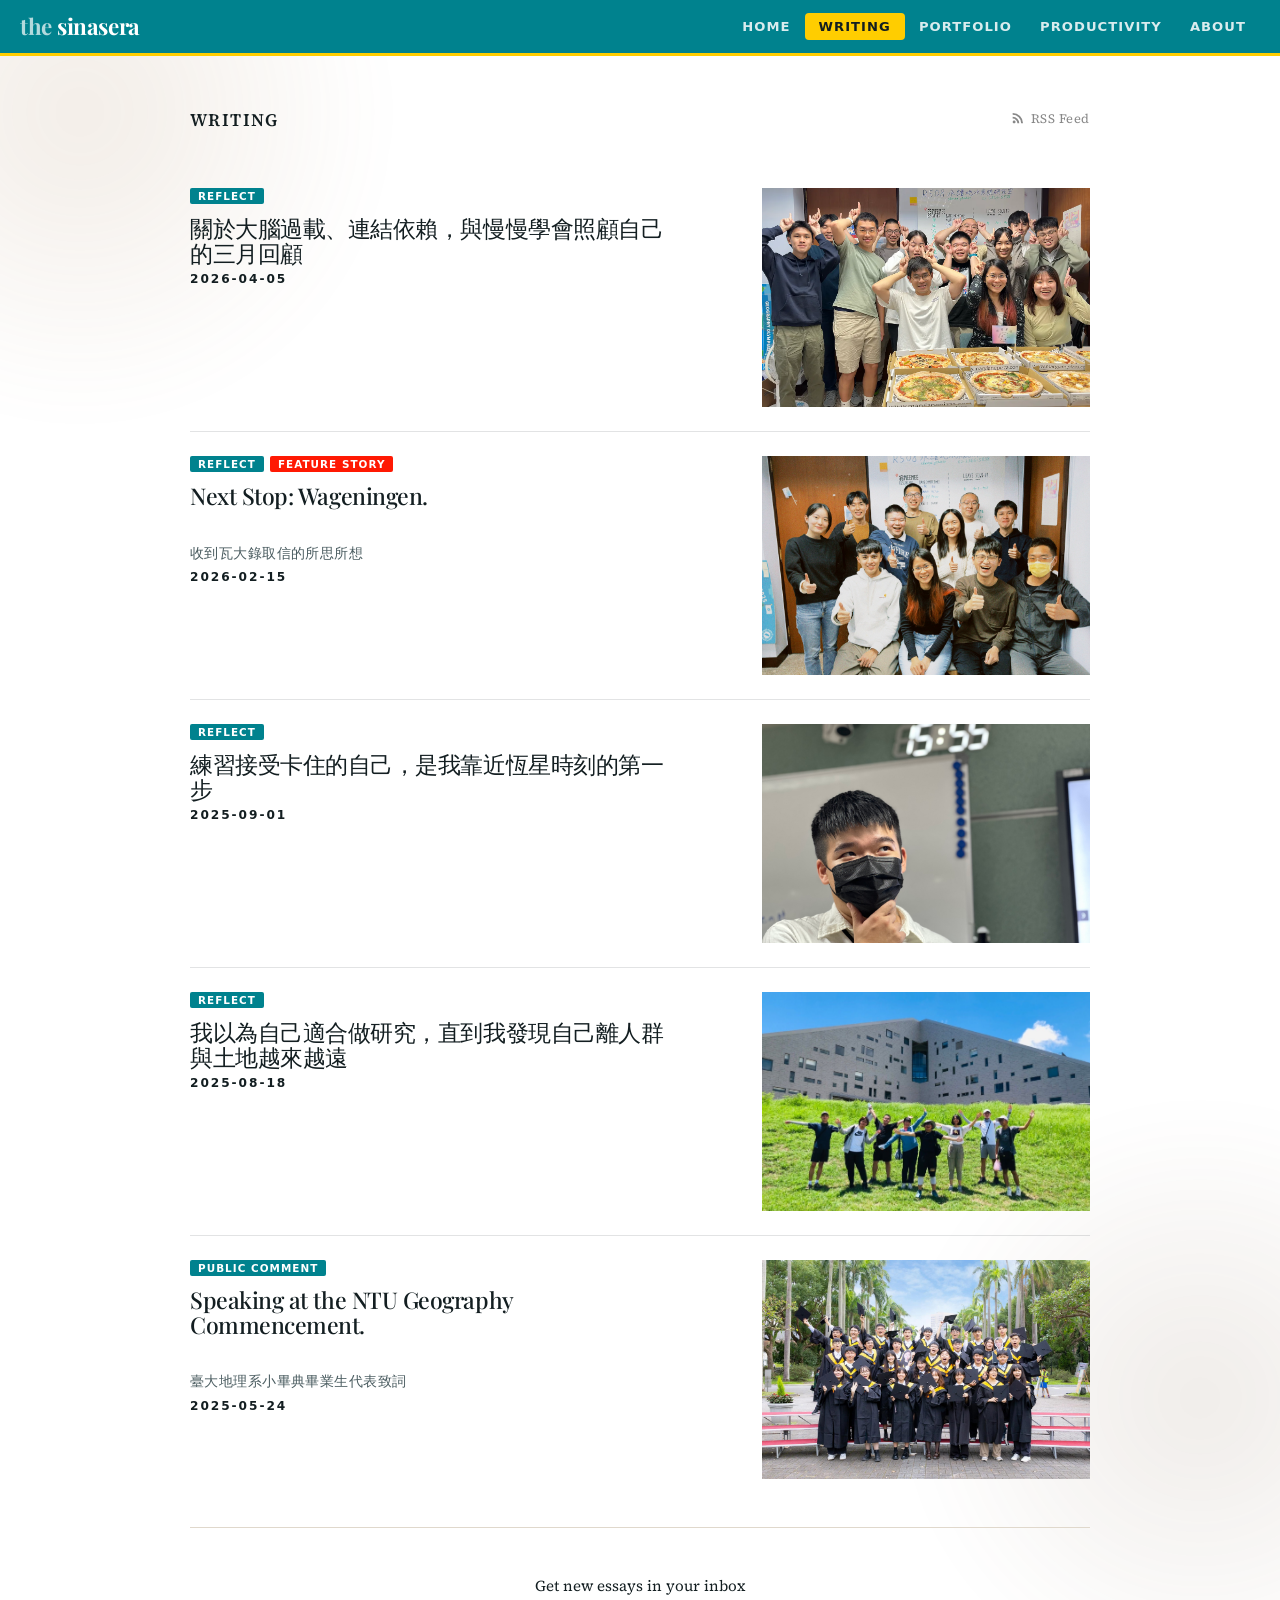
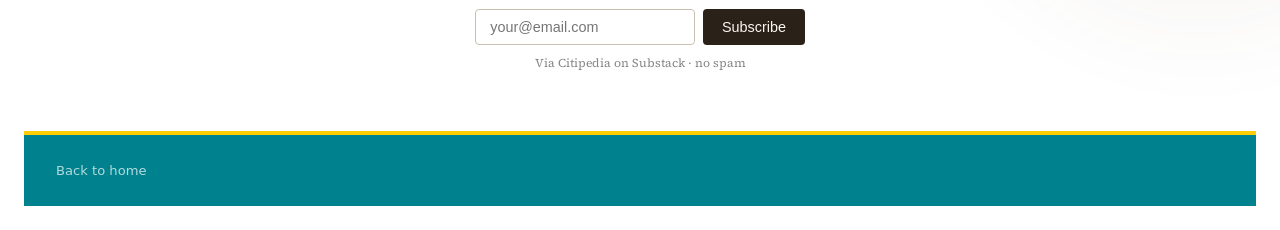
==== commit 4edee234: "Add Study Log Tool" ====
--- a/articles/index.html
+++ b/articles/index.html
@@ -29,9 +29,23 @@
           <a href="../index.html">Home</a>
           <a href="../articles/index.html" aria-current="page">Writing</a>
           <a href="../portfolio.html">Portfolio</a>
+          <a href="../productivity.html">Productivity</a>
           <a href="../index.html#about">About</a>
         </nav>
+
+        <button class="nav-toggle" aria-label="開啟選單" aria-expanded="false" aria-controls="nav-drawer">
+          <span></span><span></span><span></span>
+        </button>
       </header>
+
+      <div class="nav-backdrop" id="nav-backdrop"></div>
+      <nav class="nav-drawer" id="nav-drawer" aria-label="Primary">
+        <a href="../index.html">Home</a>
+        <a href="../articles/index.html" aria-current="page">Writing</a>
+        <a href="../portfolio.html">Portfolio</a>
+        <a href="../productivity.html">Productivity</a>
+        <a href="../index.html#about">About</a>
+      </nav>
 
       <main>
         <section class="section reveal writing-archive-page">
--- a/styles.css
+++ b/styles.css
@@ -234,6 +234,104 @@
   color: var(--p-dark);
 }
 
+/* ── Hamburger button (mobile only) ── */
+.nav-toggle {
+  display: none;
+  flex-direction: column;
+  justify-content: center;
+  gap: 5px;
+  width: 36px;
+  height: 36px;
+  padding: 6px;
+  background: none;
+  border: none;
+  cursor: pointer;
+  border-radius: 4px;
+  transition: background 150ms ease;
+}
+
+.nav-toggle:hover {
+  background: rgba(255,255,255,0.15);
+}
+
+.nav-toggle span {
+  display: block;
+  width: 100%;
+  height: 2px;
+  background: #fff;
+  border-radius: 2px;
+  transition: transform 250ms ease, opacity 250ms ease;
+  transform-origin: center;
+}
+
+.nav-toggle[aria-expanded="true"] span:nth-child(1) {
+  transform: translateY(7px) rotate(45deg);
+}
+
+.nav-toggle[aria-expanded="true"] span:nth-child(2) {
+  opacity: 0;
+}
+
+.nav-toggle[aria-expanded="true"] span:nth-child(3) {
+  transform: translateY(-7px) rotate(-45deg);
+}
+
+/* ── Sidebar drawer ── */
+.nav-drawer {
+  position: fixed;
+  top: 0;
+  right: 0;
+  bottom: 0;
+  z-index: 200;
+  width: 260px;
+  background: var(--p-dark);
+  border-left: 3px solid var(--p-yellow);
+  display: flex;
+  flex-direction: column;
+  padding: 80px 24px 32px;
+  gap: 8px;
+  transform: translateX(100%);
+  transition: transform 300ms cubic-bezier(0.4, 0, 0.2, 1);
+}
+
+.nav-drawer.is-open {
+  transform: translateX(0);
+}
+
+.nav-drawer a {
+  display: block;
+  padding: 12px 16px;
+  border-radius: 8px;
+  color: rgba(255,255,255,0.85);
+  font-family: var(--font-meta);
+  font-size: 1rem;
+  font-weight: 700;
+  letter-spacing: 0.08em;
+  text-transform: uppercase;
+  transition: background 150ms ease, color 150ms ease;
+}
+
+.nav-drawer a:hover,
+.nav-drawer a[aria-current="page"] {
+  background: var(--p-yellow);
+  color: var(--p-dark);
+}
+
+/* Backdrop overlay */
+.nav-backdrop {
+  display: none;
+  position: fixed;
+  inset: 0;
+  z-index: 199;
+  background: rgba(0,0,0,0.45);
+  opacity: 0;
+  transition: opacity 300ms ease;
+}
+
+.nav-backdrop.is-open {
+  opacity: 1;
+}
+
 .section {
   margin-top: 28px;
 }
@@ -998,8 +1096,21 @@
   }
 
   .article-feature-copy h3 {
-    font-size: 1.9rem;
+    font-size: 1.25rem;
     white-space: normal;
+  }
+
+  .archive-list .article-feature {
+    grid-template-columns: 1fr 120px;
+    align-items: center;
+    min-height: 80px;
+  }
+
+  .archive-list .article-feature-media {
+    width: 120px;
+    aspect-ratio: 3 / 2;
+    justify-self: end;
+    flex-shrink: 0;
   }
 }
 
@@ -1232,6 +1343,20 @@
 
   .site-nav a {
     padding: 8px 10px;
+  }
+}
+
+@media (max-width: 600px) {
+  .site-nav {
+    display: none;
+  }
+
+  .nav-toggle {
+    display: flex;
+  }
+
+  .nav-backdrop {
+    display: block;
   }
 }
 
@@ -1562,7 +1687,7 @@
 
 @media (max-width: 720px) {
   .stories-grid {
-    grid-template-columns: repeat(2, 1fr);
+    grid-template-columns: 1fr;
   }
   .home-footer-bar {
     flex-direction: column;
@@ -1572,7 +1697,7 @@
 
 @media (max-width: 480px) {
   .stories-grid {
-    grid-template-columns: 1fr 1fr;
+    grid-template-columns: 1fr;
   }
   .hero-brand {
     font-size: clamp(2.8rem, 13vw, 5rem);
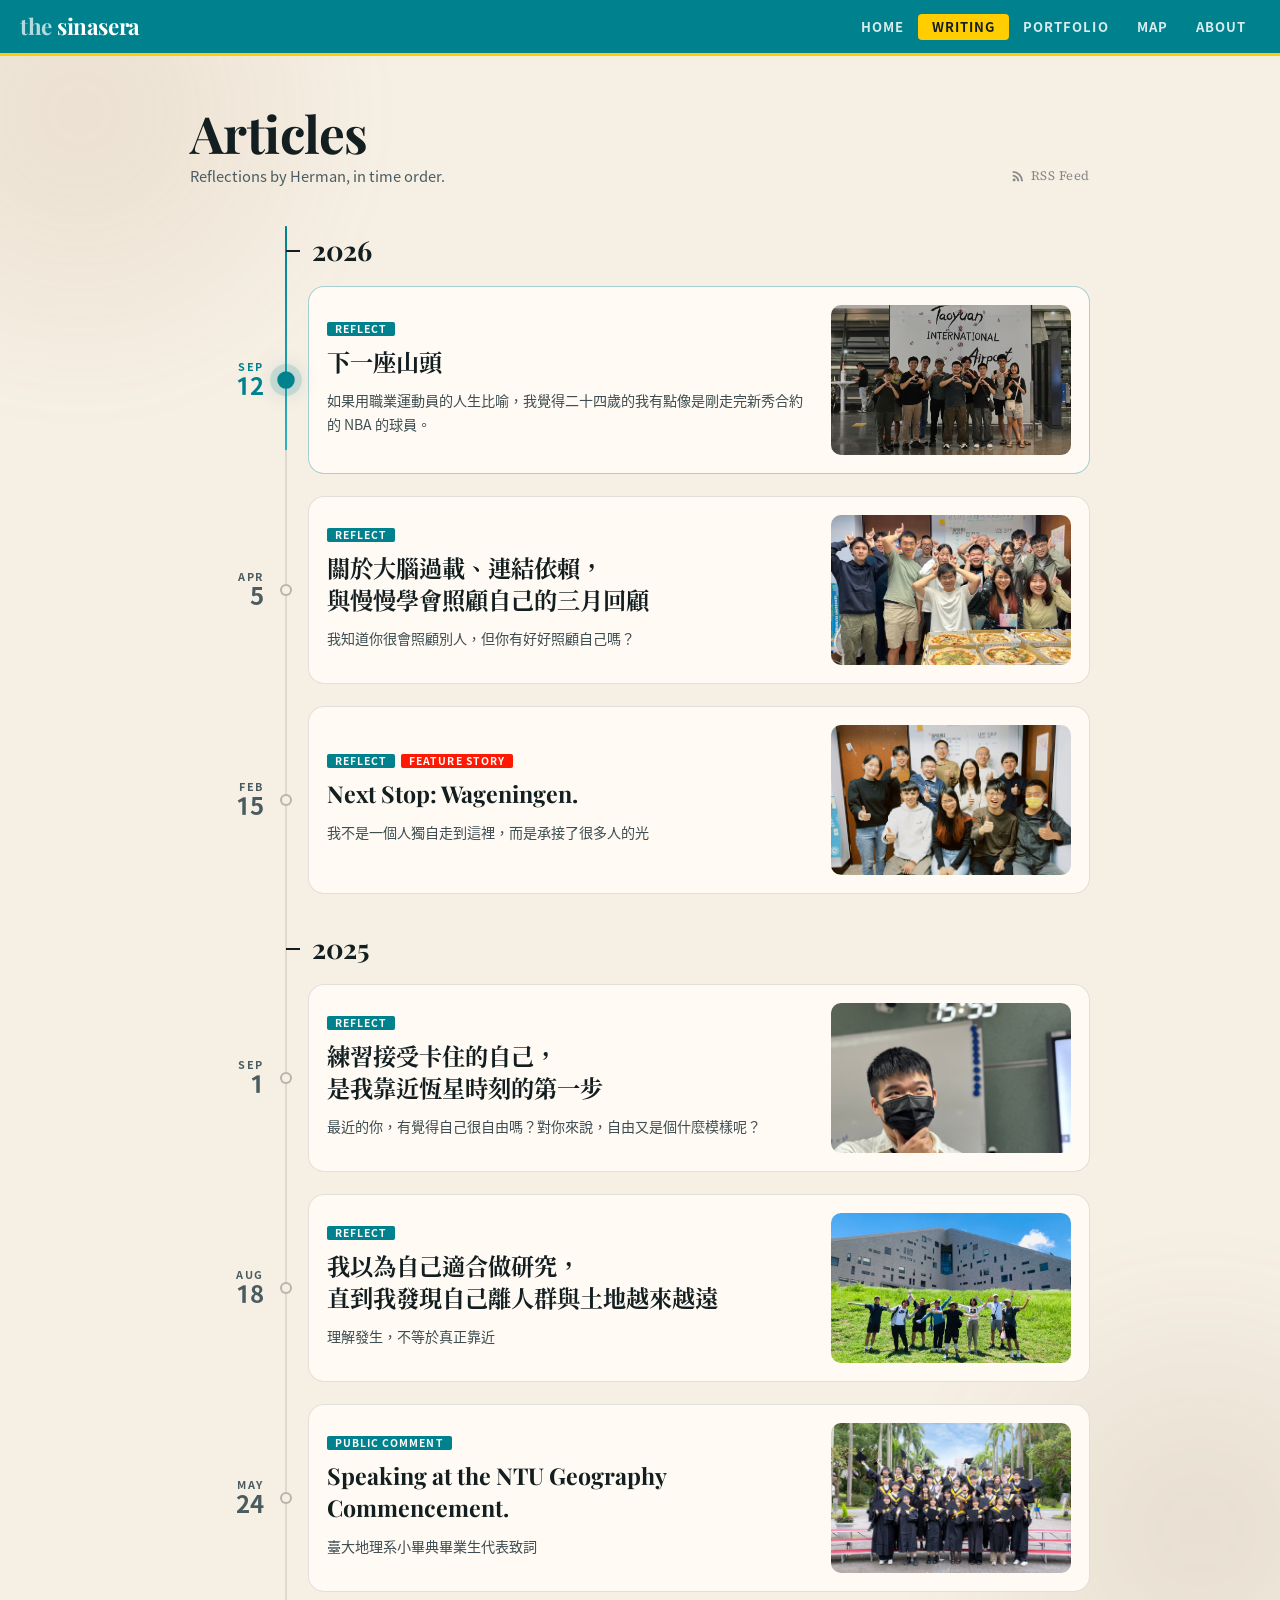
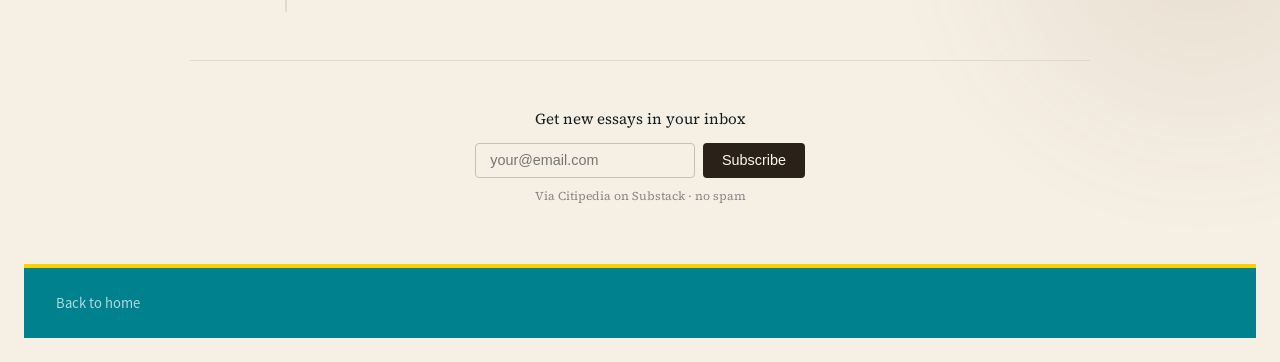
==== commit c7a0aa21: "Redesign home page and add research story map - Switch fonts to GenYoMin / GenYoGothic (subset web f" ====
--- a/articles/index.html
+++ b/articles/index.html
@@ -3,7 +3,7 @@
   <head>
     <meta charset="UTF-8" />
     <meta name="viewport" content="width=device-width, initial-scale=1.0" />
-    <title>Writing | The Sinasera</title>
+    <title>Articles | The Sinasera</title>
     <meta
       name="description"
       content="Writing from The Sinasera."
@@ -29,7 +29,7 @@
           <a href="../index.html">Home</a>
           <a href="../articles/index.html" aria-current="page">Writing</a>
           <a href="../portfolio.html">Portfolio</a>
-          <a href="../productivity.html">Productivity</a>
+          <a href="../map.html">Map</a>
           <a href="../index.html#about">About</a>
         </nav>
 
@@ -43,14 +43,17 @@
         <a href="../index.html">Home</a>
         <a href="../articles/index.html" aria-current="page">Writing</a>
         <a href="../portfolio.html">Portfolio</a>
-        <a href="../productivity.html">Productivity</a>
+        <a href="../map.html">Map</a>
         <a href="../index.html#about">About</a>
       </nav>
 
       <main>
         <section class="section reveal writing-archive-page">
           <div class="archive-header">
-            <h2 class="archive-title">Writing</h2>
+            <div>
+              <h2 class="archive-title">Articles</h2>
+              <p class="archive-intro">Reflections by Herman, in time order.</p>
+            </div>
             <a class="rss-link" href="../feed.xml" title="Subscribe via RSS">
               <svg xmlns="http://www.w3.org/2000/svg" width="16" height="16" viewBox="0 0 24 24" fill="currentColor" aria-hidden="true"><path d="M6.18 15.64a2.18 2.18 0 0 1 2.18 2.18C8.36 19.01 7.38 20 6.18 20C4.98 20 4 19.01 4 17.82a2.18 2.18 0 0 1 2.18-2.18M4 4.44A15.56 15.56 0 0 1 19.56 20h-2.83A12.73 12.73 0 0 0 4 7.27V4.44m0 5.66a9.9 9.9 0 0 1 9.9 9.9h-2.83A7.07 7.07 0 0 0 4 12.93V10.1z"/></svg>
               RSS Feed
--- a/styles.css
+++ b/styles.css
@@ -1,28 +1,65 @@
 @import url("https://fonts.googleapis.com/css2?family=Playfair+Display:ital,wght@0,500;0,600;0,700;1,500&family=Source+Serif+4:ital,opsz,wght@0,8..60,400;0,8..60,600;1,8..60,400&display=swap");
 
+/* 中文：源漾明體為主、源漾黑體為輔（子集化 WOFF，見 assets/fonts/web） */
+/* 明體（內文、強調）：M；粗體（<strong> 等 700 以上）才用 B */
 @font-face {
-  font-family: "Noto Sans TC";
-  src: url("./assets/fonts/Noto_Sans_TC/NotoSansTC-VariableFont_wght.ttf") format("truetype");
+  font-family: "GenYoMin Text";
+  src: url("./assets/fonts/web/GenYoMin2TW-M.woff") format("woff");
+  font-weight: 100 600;
+  font-style: normal;
+  font-display: swap;
+}
+
+@font-face {
+  font-family: "GenYoMin Text";
+  src: url("./assets/fonts/web/GenYoMin2TW-B.woff") format("woff");
+  font-weight: 700 900;
+  font-style: normal;
+  font-display: swap;
+}
+
+/* 黑體 M 固定字重（標題、引言框）：不受元素 font-weight 影響 */
+@font-face {
+  font-family: "GenYoGothic M";
+  src: url("./assets/fonts/web/GenYoGothic2TW-M.woff") format("woff");
   font-weight: 100 900;
   font-style: normal;
   font-display: swap;
 }
 
+/* 黑體（介面）：R / M / B */
 @font-face {
-  font-family: "Source Han Serif TC";
-  src: url("./assets/fonts/SourceHanSerifTC-VF.ttf") format("truetype");
-  font-weight: 100 900;
+  font-family: "GenYoGothic TW";
+  src: url("./assets/fonts/web/GenYoGothic2TW-R.woff") format("woff");
+  font-weight: 400;
   font-style: normal;
   font-display: swap;
 }
 
+@font-face {
+  font-family: "GenYoGothic TW";
+  src: url("./assets/fonts/web/GenYoGothic2TW-M.woff") format("woff");
+  font-weight: 500;
+  font-style: normal;
+  font-display: swap;
+}
+
+@font-face {
+  font-family: "GenYoGothic TW";
+  src: url("./assets/fonts/web/GenYoGothic2TW-B.woff") format("woff");
+  font-weight: 700;
+  font-style: normal;
+  font-display: swap;
+}
+
 :root {
-  --font-brand: "Playfair Display", "Source Han Serif TC", Georgia, serif;
-  --font-display: "Playfair Display", "Source Han Serif TC", Georgia, serif;
-  --font-body: "Source Serif 4", "Source Han Serif TC", Georgia, serif;
-  --font-cta: "Noto Sans TC", system-ui, sans-serif;
-  --font-ui: "Noto Sans TC", system-ui, sans-serif;
-  --font-meta: "Noto Sans TC", system-ui, sans-serif;
+  --font-brand: "Playfair Display", "GenYoGothic M", Georgia, serif;
+  --font-display: "Playfair Display", "GenYoGothic M", Georgia, serif;
+  --font-body: "Source Serif 4", "GenYoMin Text", Georgia, serif;
+  --font-quote: "GenYoGothic M", system-ui, sans-serif;
+  --font-cta: "GenYoGothic TW", system-ui, sans-serif;
+  --font-ui: "GenYoGothic TW", system-ui, sans-serif;
+  --font-meta: "GenYoGothic TW", system-ui, sans-serif;
   /* Background stays warm */
   --bg: #f6efe4;
   --bg-2: #efe4d2;
@@ -60,7 +97,7 @@
   margin: 0;
   color: var(--text);
   font-family: var(--font-body);
-  background: #ffffff;
+  background: var(--bg);
 }
 
 a {
@@ -325,11 +362,13 @@
   z-index: 199;
   background: rgba(0,0,0,0.45);
   opacity: 0;
+  pointer-events: none;
   transition: opacity 300ms ease;
 }
 
 .nav-backdrop.is-open {
   opacity: 1;
+  pointer-events: auto;
 }
 
 .section {
@@ -628,7 +667,7 @@
   line-height: 1.5;
   font-weight: 500;
   max-width: 34ch;
-  font-family: var(--font-body);
+  font-family: var(--font-ui);
 }
 
 .article-feature-copy .eyebrow {
@@ -819,7 +858,7 @@
 
 .sidebar-card p,
 .sidebar-card a {
-  font-family: var(--font-body);
+  font-family: var(--font-ui);
   color: var(--muted);
   line-height: 1.45;
 }
@@ -954,7 +993,7 @@
   line-height: 1.5;
   font-weight: 500;
   max-width: 34ch;
-  font-family: var(--font-body);
+  font-family: var(--font-ui);
 }
 
 .article-break {
@@ -963,21 +1002,48 @@
   margin: 30px 0;
 }
 
-.article-section-heading {
+.article-section-heading,
+.article-body h2,
+.article-body h3 {
   margin: 0 0 14px;
-  font-family: var(--font-display);
+  font-family: var(--font-ui);
+  font-weight: 700;
   font-size: clamp(1.2rem, 1.8vw, 1.6rem);
-  line-height: 1.1;
-  letter-spacing: -0.02em;
+  line-height: 1.35;
+  letter-spacing: 0.01em;
+}
+
+.article-body h2 {
+  margin-top: 2em;
+}
+
+.article-body h3 {
+  margin-top: 1.6em;
+  font-size: clamp(1.05rem, 1.4vw, 1.25rem);
 }
 
 .article-header p,
 .article-body,
 .article-gallery,
-.article-highlight,
+.article-highlight {
+  font-family: var(--font-body);
+}
+
+/* 中文副標：源漾黑體（需蓋過 .article-header p） */
+.article-header .article-title-zh {
+  font-family: var(--font-ui);
+}
+
+/* 圖說與註解：源漾黑體 */
 .gallery-figure figcaption,
-.gallery-figure figcaption p {
-  font-family: var(--font-body);
+.gallery-figure figcaption p,
+.article-body figcaption,
+.article-body small,
+.article-note {
+  font-family: var(--font-ui);
+  font-size: 0.9rem;
+  line-height: 1.7;
+  color: var(--muted);
 }
 
 .article-meta {
@@ -1011,7 +1077,7 @@
   border-left: 4px solid var(--accent-2);
   background: rgba(31, 111, 84, 0.06);
   color: var(--text);
-  font-family: var(--font-body);
+  font-family: var(--font-quote);
   font-size: 1.15rem;
   line-height: 1.7;
 }
@@ -1022,7 +1088,7 @@
   border-left: 4px solid var(--accent);
   background: rgba(154, 103, 56, 0.08);
   color: var(--text);
-  font-family: var(--font-body);
+  font-family: var(--font-quote);
   font-size: 1.18rem;
   line-height: 1.75;
 }
@@ -1364,21 +1430,25 @@
 
 .home-page {
   margin: 0;
-  background: #ffffff;
+  background: var(--bg);
 }
 
 /* Full-bleed hero */
+/* ── Hero：照片填滿整個螢幕、整張完整呈現；往下捲時標題往上飄，
+   頁面吸附到下一層（Feature Story），再下一層是 Around the World ── */
 .site-hero {
+  --hero-p: 0;
+  --sky-mid: 22%;
   position: relative;
-  height: 80svh;
-  min-height: 380px;
-  max-height: 620px;
+  height: 100svh;
+  min-height: 480px;
   overflow: hidden;
   display: flex;
   flex-direction: column;
-  justify-content: center;
+  justify-content: flex-start;
   align-items: center;
   border-bottom: 5px solid var(--p-teal);
+  isolation: isolate;
 }
 
 .site-hero-img {
@@ -1388,16 +1458,29 @@
   height: 100%;
   object-fit: cover;
   object-position: center center;
-}
-
+  /* 不放大；捲動時微微視差 */
+  transform: translate3d(0, calc(var(--hero-p) * 12%), 0);
+  will-change: transform;
+  z-index: -3;
+}
+
+/* 只在最上緣留一點點陰影，讓導覽列在亮天空上也讀得到 */
 .site-hero-overlay {
   position: absolute;
   inset: 0;
-  background: linear-gradient(
-    to top,
-    rgba(0, 0, 0, 0.45) 0%,
-    transparent 45%
-  );
+  z-index: -2;
+  background: linear-gradient(to bottom, rgba(0, 30, 50, 0.16) 0%, transparent 16%);
+  pointer-events: none;
+}
+
+/* 往下捲時整張照片慢慢暗下來（停在頂端時完全透明） */
+.site-hero-shade {
+  position: absolute;
+  inset: 0;
+  z-index: -2;
+  background: var(--p-dark);
+  opacity: 0;
+  pointer-events: none;
 }
 
 /* Nav floating on hero */
@@ -1408,9 +1491,9 @@
   right: 0;
   display: flex;
   justify-content: center;
-  gap: 0;
+  gap: 4px;
   z-index: 2;
-  padding-top: 6px;
+  padding-top: 12px;
 }
 
 .hero-nav a {
@@ -1419,22 +1502,54 @@
   font-weight: 700;
   letter-spacing: 0.14em;
   text-transform: uppercase;
-  color: rgba(255, 248, 239, 0.78);
-  padding: 14px 22px;
+  color: rgba(255, 248, 239, 0.82);
+  padding: 9px 18px;
   text-decoration: none;
-  transition: color 0.15s;
-}
-
-.hero-nav a:hover {
-  color: var(--p-yellow);
-}
-
-/* Masthead centered on hero */
+  text-shadow: 0 1px 8px rgba(0, 0, 0, 0.25);
+  transition: color 0.25s ease, text-shadow 0.25s ease;
+}
+
+/* 微微亮起來：文字變亮、外圈透出柔光 */
+.hero-nav a:hover,
+.hero-nav a:focus-visible {
+  color: #fff;
+  text-shadow:
+    0 0 10px rgba(255, 255, 255, 0.85),
+    0 0 26px rgba(255, 255, 255, 0.45);
+  outline: none;
+}
+
+.hero-toggle {
+  display: none;
+  position: absolute;
+  top: 10px;
+  right: 14px;
+  z-index: 3;
+}
+
+@media (max-width: 600px) {
+  .hero-nav {
+    display: none;
+  }
+
+  .hero-toggle {
+    display: flex;
+  }
+}
+
+/* Masthead：放在藍天的正中間（--sky-mid 由 JS 依照片實際顯示位置算出），
+   捲動時往上飄並淡出 */
 .hero-masthead {
-  position: relative;
+  position: absolute;
+  left: 0;
+  right: 0;
+  top: var(--sky-mid);
   z-index: 2;
   text-align: center;
   padding: 0 20px;
+  transform: translate3d(0, calc(-50% - var(--hero-p) * 26vh), 0);
+  opacity: calc(1 - var(--hero-p) * 2);
+  will-change: transform, opacity;
 }
 
 .hero-brand {
@@ -1444,8 +1559,25 @@
   letter-spacing: -0.02em;
   line-height: 0.95;
   color: #fff8ef;
-  text-shadow: 0 2px 24px rgba(0, 0, 0, 0.35);
-  margin: 0;
+  text-shadow: 0 2px 24px rgba(0, 0, 0, 0.3);
+  margin: 0;
+  cursor: default;
+}
+
+.hero-word {
+  display: inline-block;
+  white-space: nowrap;
+}
+
+/* 每個字母依滑鼠距離 --k（0–1）微微浮起、透出白色柔光 */
+.hero-ch {
+  --k: 0;
+  display: inline-block;
+  transform: translateY(calc(var(--k) * -0.07em));
+  text-shadow:
+    0 2px 24px rgba(0, 0, 0, 0.3),
+    0 0 calc(var(--k) * 30px) rgba(255, 255, 255, calc(var(--k) * 0.8));
+  transition: transform 0.4s cubic-bezier(0.2, 0.8, 0.2, 1), text-shadow 0.4s ease;
 }
 
 .hero-tagline {
@@ -1455,7 +1587,99 @@
   letter-spacing: 0.18em;
   text-transform: uppercase;
   color: var(--p-yellow);
-  margin: 14px 0 0;
+  text-shadow: 0 1px 10px rgba(0, 0, 0, 0.25);
+  margin: 16px 0 0;
+}
+
+/* 往下滑的引導：一條細線，中間有一顆光點一直往下滑 */
+.hero-scroll {
+  position: absolute;
+  left: 50%;
+  bottom: 22px;
+  z-index: 2;
+  transform: translateX(-50%);
+  display: flex;
+  flex-direction: column;
+  align-items: center;
+  gap: 10px;
+  color: rgba(255, 248, 239, 0.85);
+  text-decoration: none;
+  font-family: var(--font-meta);
+  font-size: 0.66rem;
+  font-weight: 700;
+  letter-spacing: 0.24em;
+  text-transform: uppercase;
+  text-shadow: 0 1px 8px rgba(0, 0, 0, 0.4);
+  opacity: calc(1 - var(--hero-p) * 4);
+  transition: color 0.25s ease, text-shadow 0.25s ease;
+}
+
+.hero-scroll i {
+  position: relative;
+  width: 1px;
+  height: 46px;
+  background: rgba(255, 248, 239, 0.4);
+  overflow: hidden;
+}
+
+.hero-scroll i::after {
+  content: "";
+  position: absolute;
+  left: -1px;
+  top: -14px;
+  width: 3px;
+  height: 14px;
+  border-radius: 2px;
+  background: #fff8ef;
+  box-shadow: 0 0 8px rgba(255, 255, 255, 0.8);
+  animation: hero-scroll-drop 1.8s cubic-bezier(0.6, 0, 0.3, 1) infinite;
+}
+
+.hero-scroll:hover,
+.hero-scroll:focus-visible {
+  color: #fff;
+  text-shadow: 0 0 12px rgba(255, 255, 255, 0.8);
+  outline: none;
+}
+
+@keyframes hero-scroll-drop {
+  0% { transform: translateY(0); }
+  70%, 100% { transform: translateY(62px); }
+}
+
+/* 照片拍攝地點：左下角的小圖說，滑鼠移到封面上時微微亮起來 */
+.hero-caption {
+  position: absolute;
+  left: clamp(18px, 3vw, 40px);
+  bottom: 22px;
+  z-index: 2;
+  margin: 0;
+  font-family: var(--font-meta);
+  font-size: 0.66rem;
+  font-weight: 700;
+  letter-spacing: 0.16em;
+  text-transform: uppercase;
+  color: rgba(255, 248, 239, 0.72);
+  text-shadow: 0 1px 8px rgba(0, 0, 0, 0.45);
+  opacity: calc(1 - var(--hero-p) * 3);
+  transition: color 0.3s ease, text-shadow 0.3s ease;
+}
+
+.site-hero:hover .hero-caption {
+  color: #fff;
+  text-shadow:
+    0 1px 8px rgba(0, 0, 0, 0.45),
+    0 0 18px rgba(255, 255, 255, 0.4);
+}
+
+@media (prefers-reduced-motion: reduce) {
+  .site-hero-img,
+  .hero-masthead {
+    transform: none;
+  }
+  .hero-scroll i::after {
+    animation: none;
+  }
 }
 
 
@@ -1467,6 +1691,15 @@
 }
 
 /* Feature card */
+.home-feature-wrap {
+  margin-bottom: 32px;
+}
+
+.feature-tag-above {
+  display: inline-block;
+  margin-bottom: 10px;
+}
+
 .home-feature-card {
   display: block;
   position: relative;
@@ -1475,7 +1708,6 @@
   overflow: hidden;
   text-decoration: none;
   color: inherit;
-  margin-bottom: 32px;
 }
 
 .home-feature-card img {
@@ -1521,7 +1753,7 @@
 }
 
 .home-feature-card-sub {
-  font-family: var(--font-body);
+  font-family: var(--font-ui);
   font-size: 0.88rem;
   color: rgba(255, 248, 239, 0.65);
   margin: 0;
@@ -1702,11 +1934,48 @@
   .hero-brand {
     font-size: clamp(2.8rem, 13vw, 5rem);
   }
-}
-
-/* ── World map ── */
+  .home-feature-card img {
+    aspect-ratio: 4 / 3;
+  }
+}
+
+/* ── World map（首頁 + map.html 共用） ── */
 .world-map-section {
   margin-top: 40px;
+}
+
+.world-map-head {
+  display: flex;
+  align-items: baseline;
+  justify-content: space-between;
+  gap: 16px;
+}
+
+.world-map-more {
+  font-family: var(--font-meta);
+  font-size: 0.72rem;
+  font-weight: 700;
+  letter-spacing: 0.12em;
+  text-transform: uppercase;
+  color: var(--p-teal);
+  text-decoration: none;
+  padding: 6px 12px;
+  border-radius: 999px;
+  transition: background-color 0.2s ease, color 0.2s ease;
+}
+
+.world-map-more span {
+  display: inline-block;
+  transition: transform 0.2s ease;
+}
+
+.world-map-more:hover {
+  background: var(--p-teal);
+  color: #fff8ef;
+}
+
+.world-map-more:hover span {
+  transform: translateX(4px);
 }
 
 .world-map-layout {
@@ -1716,17 +1985,193 @@
   align-items: start;
 }
 
-#world-map {
+.world-map-frame {
+  position: relative;
+}
+
+#world-map,
+.world-map-canvas {
   width: 100%;
-  background: transparent;
   border-radius: 12px;
   overflow: hidden;
 }
 
+.world-svg {
+  display: block;
+  width: 100%;
+  height: auto;
+}
+
+.world-svg .sphere {
+  fill: rgba(0, 130, 142, 0.05);
+  stroke: rgba(0, 130, 142, 0.18);
+  stroke-width: 0.8px;
+  vector-effect: non-scaling-stroke;
+}
+
+.world-svg .graticule {
+  fill: none;
+  stroke: rgba(0, 130, 142, 0.09);
+  stroke-width: 0.5px;
+  vector-effect: non-scaling-stroke;
+  pointer-events: none;
+}
+
+.world-svg .country {
+  fill: #ddd5c8;
+  stroke: #f6efe4;
+  stroke-width: 0.5px;
+  vector-effect: non-scaling-stroke;
+  transition: fill 0.25s ease, opacity 0.25s ease, stroke 0.2s ease;
+}
+
+.world-svg .country:hover {
+  fill: #cfc5b5;
+}
+
+/* 目前圖層裡的國家 */
+.layer-visited .country.is-visited,
+.layer-read .country.is-read {
+  cursor: pointer;
+}
+
+.is-drawn .layer-visited .country.is-visited {
+  fill: var(--p-yellow);
+  stroke: #d9a900;
+}
+
+.is-drawn .layer-read .country.is-read {
+  fill: var(--p-teal);
+  stroke: #006770;
+}
+
+/* 進場：依序亮起 */
+.world-svg .country.is-visited,
+.world-svg .country.is-read {
+  transition-delay: calc(var(--i, 0) * 55ms);
+}
+
+.is-settled .world-svg .country {
+  transition-delay: 0ms;
+}
+
+/* hover：其他國家變淡，被指到的國家亮起來 */
+.world-svg.has-hover .country {
+  opacity: 0.55;
+}
+
+.world-svg .country.is-hover,
+.world-svg .country.is-selected {
+  opacity: 1;
+  stroke: var(--p-dark);
+  stroke-width: 1.4px;
+}
+
+.layer-visited .country.is-visited.is-hover,
+.layer-visited .country.is-visited.is-selected {
+  fill: #ffdc4a;
+  filter: drop-shadow(0 0 6px rgba(255, 205, 0, 0.85));
+}
+
+.layer-read .country.is-read.is-hover,
+.layer-read .country.is-read.is-selected {
+  fill: #12a3b0;
+  filter: drop-shadow(0 0 6px rgba(0, 130, 142, 0.7));
+}
+
+/* tooltip */
+.map-tooltip {
+  position: absolute;
+  top: 0;
+  left: 0;
+  z-index: 5;
+  min-width: 140px;
+  max-width: 240px;
+  padding: 10px 12px;
+  border-radius: 10px;
+  background: rgba(19, 30, 33, 0.92);
+  color: #fff8ef;
+  box-shadow: 0 10px 30px rgba(19, 30, 33, 0.25);
+  pointer-events: none;
+  font-family: var(--font-ui);
+  font-size: 0.8rem;
+  line-height: 1.5;
+  backdrop-filter: blur(4px);
+}
+
+.map-tooltip[hidden] {
+  display: none;
+}
+
+.map-tooltip p {
+  margin: 0;
+}
+
+.map-tip-name {
+  font-weight: 700;
+  font-size: 0.92rem;
+  letter-spacing: 0.01em;
+}
+
+.map-tip-name span {
+  margin-left: 6px;
+  font-weight: 400;
+  opacity: 0.75;
+}
+
+.map-tip-badges {
+  display: flex;
+  flex-wrap: wrap;
+  gap: 4px;
+  margin-top: 6px !important;
+}
+
+.map-badge {
+  font-family: var(--font-meta);
+  font-size: 0.66rem;
+  font-weight: 700;
+  letter-spacing: 0.08em;
+  padding: 1px 7px;
+  border-radius: 999px;
+}
+
+.map-badge.is-visited {
+  background: var(--p-yellow);
+  color: var(--p-dark);
+}
+
+.map-badge.is-read {
+  background: var(--p-teal);
+  color: #fff;
+}
+
+.map-tip-line {
+  margin-top: 6px !important;
+  font-weight: 500;
+}
+
+.map-tip-note {
+  margin-top: 4px !important;
+  opacity: 0.82;
+}
+
+.map-tip-muted {
+  margin-top: 2px !important;
+  opacity: 0.6;
+  font-size: 0.74rem;
+}
+
+.map-tip-hint {
+  margin-top: 8px !important;
+  font-size: 0.7rem;
+  color: var(--p-yellow);
+}
+
+/* 首頁國家清單：hover 與地圖連動 */
 .country-list {
   display: flex;
   flex-direction: column;
-  gap: 4px;
+  gap: 2px;
   padding-top: 4px;
 }
 
@@ -1739,6 +2184,11 @@
   font-weight: 600;
   color: var(--p-dark);
   letter-spacing: 0.04em;
+  text-decoration: none;
+  padding: 3px 8px;
+  margin-left: -8px;
+  border-radius: 6px;
+  transition: background-color 0.15s ease, color 0.15s ease, transform 0.15s ease;
 }
 
 .country-list-item::before {
@@ -1749,6 +2199,21 @@
   border-radius: 50%;
   background: var(--p-yellow);
   flex-shrink: 0;
+  transition: box-shadow 0.15s ease;
+}
+
+.country-list-item:hover,
+.country-list-item:focus-visible,
+.country-list-item.is-active {
+  background: var(--p-dark);
+  color: #fff8ef;
+  transform: translateX(4px);
+  outline: none;
+}
+
+.country-list-item.is-active::before,
+.country-list-item:hover::before {
+  box-shadow: 0 0 0 3px rgba(255, 205, 0, 0.35);
 }
 
 .country-list-count {
@@ -1769,50 +2234,307 @@
   .country-list {
     display: grid;
     grid-template-columns: repeat(2, 1fr);
-    gap: 6px 12px;
-  }
-}
-
-#world-map svg {
+    gap: 4px 12px;
+  }
+  .country-list-count {
+    grid-column: 1 / -1;
+  }
+}
+
+/* ── map.html ── */
+.map-page-head {
+  display: flex;
+  flex-wrap: wrap;
+  align-items: flex-end;
+  justify-content: space-between;
+  gap: 18px;
+  margin-bottom: 18px;
+}
+
+.map-page-head h1 {
+  font-family: var(--font-display);
+  font-size: clamp(2rem, 4vw, 3rem);
+  line-height: 1.05;
+  margin: 6px 0 8px;
+}
+
+.map-page-intro {
+  margin: 0;
+  max-width: 46ch;
+  color: var(--muted);
+  font-size: 1rem;
+  line-height: 1.8;
+}
+
+.map-layers {
+  display: inline-flex;
+  padding: 4px;
+  gap: 4px;
+  border-radius: 999px;
+  background: rgba(19, 30, 33, 0.06);
+}
+
+.map-layers button {
+  display: inline-flex;
+  align-items: center;
+  gap: 8px;
+  border: 0;
+  border-radius: 999px;
+  padding: 8px 16px;
+  background: transparent;
+  color: var(--p-dark);
+  font-family: var(--font-meta);
+  font-size: 0.78rem;
+  font-weight: 700;
+  letter-spacing: 0.06em;
+  cursor: pointer;
+  transition: background-color 0.2s ease, color 0.2s ease, box-shadow 0.2s ease;
+}
+
+.map-layers button::before {
+  content: "";
+  width: 9px;
+  height: 9px;
+  border-radius: 50%;
+  background: var(--p-yellow);
+}
+
+.map-layers button[data-layer="read"]::before {
+  background: var(--p-teal);
+}
+
+.map-layers button:hover {
+  background: rgba(255, 255, 255, 0.7);
+}
+
+.map-layers button[aria-pressed="true"] {
+  background: var(--p-dark);
+  color: #fff8ef;
+  box-shadow: 0 6px 18px rgba(19, 30, 33, 0.18);
+}
+
+.map-layer-count {
+  font-weight: 500;
+  opacity: 0.7;
+}
+
+.map-page-layout {
+  display: grid;
+  grid-template-columns: minmax(0, 1fr) 280px;
+  gap: 24px;
+  align-items: start;
+}
+
+.map-page-layout .world-map-frame {
+  border-radius: 18px;
+  background: var(--surface-strong);
+  border: 1px solid var(--border);
+  box-shadow: var(--shadow);
+  padding: 10px;
+}
+
+.map-page-layout .world-map-canvas {
+  cursor: grab;
+}
+
+.map-page-layout .world-map-canvas:active {
+  cursor: grabbing;
+}
+
+.map-zoom-controls {
+  position: absolute;
+  right: 20px;
+  bottom: 20px;
+  display: flex;
+  flex-direction: column;
+  gap: 6px;
+}
+
+.map-zoom-controls button {
+  width: 34px;
+  height: 34px;
+  border-radius: 10px;
+  border: 1px solid var(--border);
+  background: #fffaf3;
+  color: var(--p-dark);
+  font-family: var(--font-meta);
+  font-size: 1rem;
+  font-weight: 700;
+  cursor: pointer;
+  transition: background-color 0.15s ease, color 0.15s ease;
+}
+
+.map-zoom-controls button:hover {
+  background: var(--p-dark);
+  color: #fff8ef;
+}
+
+.map-zoom-controls button[data-zoom="reset"] {
+  font-size: 0.7rem;
+}
+
+.map-panel {
+  position: sticky;
+  top: 24px;
+  max-height: calc(100vh - 48px);
+  overflow: auto;
+  padding: 20px;
+  border-radius: 18px;
+  background: var(--surface-strong);
+  border: 1px solid var(--border);
+  font-family: var(--font-ui);
+}
+
+.map-panel-label {
+  margin: 14px 0 4px;
+  font-family: var(--font-meta);
+  font-size: 0.66rem;
+  font-weight: 700;
+  letter-spacing: 0.14em;
+  text-transform: uppercase;
+  color: var(--muted);
+}
+
+.map-panel-label:first-child {
+  margin-top: 0;
+}
+
+.map-panel-title {
+  margin: 0 0 10px;
+  font-family: var(--font-display);
+  font-size: 1.5rem;
+  line-height: 1.2;
+}
+
+.map-panel-title span {
   display: block;
+  margin-top: 4px;
+  font-family: var(--font-ui);
+  font-size: 0.85rem;
+  font-weight: 500;
+  color: var(--muted);
+}
+
+.map-panel-text,
+.map-panel-empty {
+  margin: 0;
+  font-size: 0.92rem;
+  line-height: 1.7;
+}
+
+.map-panel-empty {
+  color: var(--muted);
+}
+
+.map-panel-list {
+  list-style: none;
+  margin: 0;
+  padding: 0;
+  display: flex;
+  flex-direction: column;
+  gap: 2px;
+}
+
+.map-panel-list button,
+.map-panel-list button[data-id] {
   width: 100%;
-  height: auto;
-}
-
-#world-map .graticule {
-  fill: none;
-  stroke: rgba(86, 64, 46, 0.08);
-  stroke-width: 0.3px;
-}
-
-#world-map .country {
-  fill: #d4d4d4;
-  stroke: #b8b8b8;
-  stroke-width: 0.3px;
-  transition: fill 0.2s;
-}
-
-#world-map .country.visited {
-  fill: var(--p-yellow);
-  stroke: #c9a200;
-  stroke-width: 0.5px;
-}
-
-#world-map .country.visited:hover {
-  fill: #e6b800;
+  display: flex;
+  justify-content: space-between;
+  align-items: baseline;
+  gap: 10px;
+  padding: 7px 10px;
+  border: 0;
+  border-radius: 8px;
+  background: transparent;
+  color: var(--p-dark);
+  font-family: var(--font-ui);
+  font-size: 0.86rem;
+  font-weight: 500;
+  text-align: left;
   cursor: pointer;
-}
-
-.map-caption {
-  font-family: var(--font-meta);
-  font-size: 0.68rem;
+  transition: background-color 0.15s ease, color 0.15s ease;
+}
+
+.map-panel-list small {
+  font-size: 0.75rem;
   color: var(--muted);
+}
+
+.map-panel-list button:hover,
+.map-panel-list button:focus-visible,
+.map-panel-list button.is-active {
+  background: var(--p-dark);
+  color: #fff8ef;
+  outline: none;
+}
+
+.map-panel-list button:hover small,
+.map-panel-list button.is-active small {
+  color: rgba(255, 248, 239, 0.7);
+}
+
+.map-back {
+  border: 0;
+  background: transparent;
+  padding: 4px 0;
+  margin-bottom: 8px;
+  font-family: var(--font-meta);
+  font-size: 0.72rem;
+  font-weight: 700;
   letter-spacing: 0.1em;
-  text-transform: uppercase;
-  text-align: right;
-  margin-top: 6px;
-}
-
+  color: var(--p-teal);
+  cursor: pointer;
+}
+
+.map-back:hover {
+  color: var(--p-dark);
+}
+
+.map-readings {
+  list-style: none;
+  margin: 0;
+  padding: 0;
+  display: flex;
+  flex-direction: column;
+  gap: 12px;
+}
+
+.map-reading p {
+  margin: 0;
+}
+
+.map-reading-title {
+  font-weight: 700;
+  font-size: 0.92rem;
+}
+
+.map-reading-title a {
+  color: var(--p-dark);
+  text-decoration-color: var(--p-teal);
+  text-underline-offset: 3px;
+}
+
+.map-reading-meta {
+  font-size: 0.75rem;
+  color: var(--muted);
+}
+
+.map-reading-note {
+  font-family: var(--font-body);
+  font-size: 0.88rem;
+  line-height: 1.65;
+  margin-top: 4px !important;
+}
+
+@media (max-width: 860px) {
+  .map-page-layout {
+    grid-template-columns: 1fr;
+  }
+  .map-panel {
+    position: static;
+    max-height: none;
+  }
+}
 
 /* ── Article tags ── */
 .article-tags {
@@ -1836,3 +2558,1418 @@
 
 .tag:nth-child(2) { background: var(--p-red); }
 .tag:nth-child(3) { background: var(--p-dark); }
+
+
+/* ── 卡片微光：游標附近微微亮起來，卡片輕輕浮起 ── */
+.home-feature-card,
+.story-card {
+  --mx: 50%;
+  --my: 50%;
+  transition: transform 0.35s cubic-bezier(0.2, 0.8, 0.2, 1), box-shadow 0.35s ease;
+}
+
+.home-feature-card:hover,
+.story-card:hover {
+  transform: translateY(-3px);
+  box-shadow: 0 14px 34px rgba(19, 30, 33, 0.16);
+}
+
+.home-feature-card img {
+  transition: transform 0.6s ease;
+}
+
+.home-feature-card:hover img {
+  transform: scale(1.015);
+}
+
+/* 小卡進場時依序浮上來 */
+.home-articles .story-card {
+  opacity: 0;
+  translate: 0 16px;
+  transition:
+    opacity 0.6s ease,
+    translate 0.6s cubic-bezier(0.2, 0.8, 0.2, 1),
+    transform 0.35s cubic-bezier(0.2, 0.8, 0.2, 1),
+    box-shadow 0.35s ease;
+}
+
+.home-articles.is-visible .story-card {
+  opacity: 1;
+  translate: 0 0;
+}
+
+.home-articles.is-visible .story-card:nth-child(2) { transition-delay: 80ms, 80ms, 0ms, 0ms; }
+.home-articles.is-visible .story-card:nth-child(3) { transition-delay: 160ms, 160ms, 0ms, 0ms; }
+.home-articles.is-visible .story-card:nth-child(4) { transition-delay: 240ms, 240ms, 0ms, 0ms; }
+.home-articles.is-visible .story-card:nth-child(5) { transition-delay: 320ms, 320ms, 0ms, 0ms; }
+.home-articles.is-visible .story-card:nth-child(n + 6) { transition-delay: 400ms, 400ms, 0ms, 0ms; }
+
+@media (prefers-reduced-motion: reduce) {
+  .home-articles .story-card {
+    opacity: 1;
+    translate: none;
+  }
+}
+
+/* ── 地圖：國旗、首頁版的地圖工具 ── */
+.map-flag {
+  display: inline-block;
+  width: 20px;
+  height: 15px;
+  margin-right: 8px;
+  vertical-align: -2px;
+  border-radius: 2px;
+  object-fit: cover;
+  box-shadow: 0 0 0 1px rgba(19, 30, 33, 0.12);
+}
+
+.map-tooltip .map-flag {
+  box-shadow: 0 0 0 1px rgba(255, 255, 255, 0.25);
+}
+
+.map-panel-title .map-flag {
+  width: 26px;
+  height: 19px;
+  margin-right: 10px;
+  vertical-align: 0;
+}
+
+.map-panel-name {
+  display: inline-flex;
+  align-items: center;
+}
+
+.map-wheel-hint {
+  position: absolute;
+  left: 50%;
+  top: 50%;
+  transform: translate(-50%, -50%);
+  margin: 0;
+  padding: 10px 16px;
+  border-radius: 999px;
+  background: rgba(19, 30, 33, 0.82);
+  color: #fff8ef;
+  font-family: var(--font-ui);
+  font-size: 0.82rem;
+  pointer-events: none;
+  z-index: 6;
+}
+
+.map-wheel-hint[hidden] {
+  display: none;
+}
+
+/* 首頁：手機上單指留給頁面捲動，雙指才縮放地圖 */
+[data-variant="home"] .world-svg {
+  touch-action: pan-y;
+}
+
+.world-map-section .map-page-head {
+  align-items: flex-end;
+}
+
+.world-map-section .map-page-intro {
+  margin-top: 10px;
+}
+
+/* 首頁的面板跟地圖一樣高，國家清單在裡面捲動 */
+.world-map-section .map-page-layout {
+  align-items: stretch;
+}
+
+.world-map-section .map-panel {
+  position: relative;
+  top: auto;
+  max-height: none;
+  contain: size;
+}
+
+@media (max-width: 860px) {
+  .world-map-section .map-panel {
+    contain: none;
+    max-height: 420px;
+  }
+}
+
+/* Portfolio：典藏中的小工具 */
+.portfolio-card-badge {
+  display: inline-block;
+  padding: 1px 8px;
+  border-radius: 999px;
+  border: 1px solid var(--border);
+  color: var(--muted);
+  font-family: var(--font-meta);
+  font-size: 0.68rem;
+  font-weight: 700;
+  letter-spacing: 0.1em;
+}
+
+.portfolio-card.is-archived {
+  opacity: 0.82;
+}
+
+.portfolio-card.is-archived:hover {
+  opacity: 1;
+}
+
+@media (max-width: 600px) {
+  .map-zoom-controls {
+    flex-direction: row;
+    right: 14px;
+    bottom: 14px;
+    gap: 4px;
+  }
+  .map-zoom-controls button {
+    width: 28px;
+    height: 28px;
+    border-radius: 8px;
+    font-size: 0.85rem;
+  }
+  .map-zoom-controls button[data-zoom="reset"] {
+    width: auto;
+    padding: 0 8px;
+    font-size: 0.62rem;
+  }
+}
+
+/* ── 首頁三層：封面 → Feature Story → Around the World ──
+   捲動時頁面會吸附到每一層的開頭，像翻頁一樣跳到下一層 */
+html:has(body.home-page) {
+  scroll-snap-type: y proximity;
+}
+
+.home-page .site-hero,
+.home-page #writing,
+.home-page #map {
+  scroll-snap-align: start;
+}
+
+.home-page .site-footer {
+  scroll-snap-align: end;
+}
+
+/* 每一層至少一個螢幕高，內容從上方留一點呼吸空間開始 */
+.home-page #writing,
+.home-page #map {
+  min-height: 100svh;
+  box-sizing: border-box;
+  padding-top: clamp(28px, 6vh, 64px);
+}
+
+.home-page .home-content {
+  padding-top: 0;
+}
+
+.home-page .world-map-section {
+  margin-top: 0;
+  display: flex;
+  flex-direction: column;
+  justify-content: center;
+  padding-bottom: clamp(28px, 6vh, 64px);
+}
+
+@media (prefers-reduced-motion: reduce) {
+  html:has(body.home-page) {
+    scroll-snap-type: none;
+  }
+}
+
+/* ── Articles 頁標題 ── */
+.writing-archive-page .archive-header {
+  align-items: flex-end;
+  margin-bottom: 2.6rem;
+}
+
+.writing-archive-page .archive-title {
+  font-family: var(--font-display);
+  font-size: clamp(2.2rem, 4.5vw, 3.2rem);
+  font-weight: 700;
+  letter-spacing: -0.01em;
+  text-transform: none;
+  line-height: 1;
+}
+
+.archive-intro {
+  margin: 10px 0 0;
+  font-family: var(--font-ui);
+  font-size: 0.92rem;
+  color: var(--muted);
+}
+
+/* ── 時間軸 ── */
+.timeline {
+  --tl-p: 0;
+  --date-w: 74px;
+  --rail-x: calc(var(--date-w) + 22px);
+  position: relative;
+  display: flex;
+  flex-direction: column;
+  gap: 22px;
+  padding: 6px 0 20px;
+}
+
+.tl-rail {
+  position: absolute;
+  top: 0;
+  bottom: 0;
+  left: var(--rail-x);
+  width: 2px;
+  margin-left: -1px;
+  background: rgba(19, 30, 33, 0.1);
+  border-radius: 2px;
+}
+
+/* 捲動時軸線跟著填滿 */
+.tl-progress {
+  position: absolute;
+  inset: 0;
+  transform-origin: top;
+  transform: scaleY(var(--tl-p));
+  background: linear-gradient(to bottom, var(--p-teal), #2fb3bf);
+  border-radius: 2px;
+}
+
+/* 年份：掛在軸線上的標籤 */
+.tl-year {
+  position: relative;
+  padding-left: calc(var(--rail-x) + 26px);
+  margin: 14px 0 -4px;
+}
+
+.tl-year::before {
+  content: "";
+  position: absolute;
+  left: var(--rail-x);
+  top: 50%;
+  width: 14px;
+  height: 2px;
+  background: var(--p-dark);
+}
+
+.tl-year span {
+  font-family: var(--font-display);
+  font-size: 1.7rem;
+  font-weight: 700;
+  color: var(--p-dark);
+  letter-spacing: -0.01em;
+}
+
+.tl-year:first-child,
+.tl-rail + .tl-year {
+  margin-top: 0;
+}
+
+/* 每一篇：日期 | 節點 | 卡片 */
+.tl-item {
+  position: relative;
+  display: grid;
+  grid-template-columns: var(--date-w) 44px minmax(0, 1fr);
+  align-items: center;
+  opacity: 0;
+  translate: 0 22px;
+  transition: opacity 0.6s ease, translate 0.6s cubic-bezier(0.2, 0.8, 0.2, 1);
+}
+
+.tl-item.is-in {
+  opacity: 1;
+  translate: 0 0;
+}
+
+.tl-date {
+  display: flex;
+  flex-direction: column;
+  align-items: flex-end;
+  gap: 2px;
+  font-family: var(--font-meta);
+  color: var(--muted);
+  transition: color 0.3s ease;
+}
+
+.tl-month {
+  font-size: 0.68rem;
+  font-weight: 700;
+  letter-spacing: 0.16em;
+}
+
+.tl-day {
+  font-size: 1.5rem;
+  font-weight: 700;
+  line-height: 1;
+  font-variant-numeric: tabular-nums;
+}
+
+/* 節點：經過時填滿，目前這篇會放大並發出柔光 */
+.tl-dot {
+  justify-self: center;
+  width: 12px;
+  height: 12px;
+  border-radius: 50%;
+  background: var(--bg);
+  border: 2px solid rgba(19, 30, 33, 0.28);
+  position: relative;
+  z-index: 1;
+  transition: background-color 0.3s ease, border-color 0.3s ease, transform 0.35s cubic-bezier(0.2, 0.8, 0.2, 1), box-shadow 0.35s ease;
+}
+
+.tl-item.is-past .tl-dot {
+  background: var(--p-teal);
+  border-color: var(--p-teal);
+}
+
+.tl-item.is-current .tl-dot,
+.tl-item:hover .tl-dot {
+  transform: scale(1.45);
+  box-shadow: 0 0 0 5px rgba(0, 130, 142, 0.15), 0 0 16px rgba(0, 130, 142, 0.45);
+}
+
+.tl-item.is-current .tl-date,
+.tl-item:hover .tl-date {
+  color: var(--p-teal);
+}
+
+/* 卡片：文字在左、照片在右；標籤、標題、副標間距統一 */
+.tl-card {
+  display: grid;
+  grid-template-columns: minmax(0, 1fr) 240px;
+  gap: 22px;
+  align-items: center;
+  padding: 18px;
+  border-radius: 16px;
+  background: var(--surface-strong);
+  border: 1px solid var(--border);
+  color: inherit;
+  text-decoration: none;
+  transition: transform 0.35s cubic-bezier(0.2, 0.8, 0.2, 1), box-shadow 0.35s ease, border-color 0.35s ease;
+}
+
+.tl-card:hover,
+.tl-card:focus-visible,
+.tl-item.is-current .tl-card {
+  border-color: rgba(0, 130, 142, 0.35);
+}
+
+.tl-card:hover,
+.tl-card:focus-visible {
+  transform: translateX(6px);
+  box-shadow: 0 14px 34px rgba(19, 30, 33, 0.12);
+  outline: none;
+}
+
+.tl-card-copy {
+  display: flex;
+  flex-direction: column;
+  align-items: flex-start;
+  gap: 10px;
+  min-width: 0;
+}
+
+.tl-tags {
+  display: flex;
+  flex-wrap: wrap;
+  gap: 6px;
+  margin: 0;
+}
+
+.tl-title {
+  margin: 0;
+  font-family: var(--font-display);
+  font-size: clamp(1.15rem, 2vw, 1.45rem);
+  line-height: 1.3;
+  color: var(--p-dark);
+}
+
+.tl-sub {
+  margin: 0;
+  font-family: var(--font-ui);
+  font-size: 0.9rem;
+  line-height: 1.6;
+  color: var(--muted);
+}
+
+.tl-cta {
+  margin-top: 2px;
+  font-family: var(--font-meta);
+  font-size: 0.7rem;
+  font-weight: 700;
+  letter-spacing: 0.12em;
+  text-transform: uppercase;
+  color: var(--p-teal);
+  opacity: 0;
+  translate: -6px 0;
+  transition: opacity 0.3s ease, translate 0.3s ease;
+}
+
+.tl-card:hover .tl-cta,
+.tl-card:focus-visible .tl-cta,
+.tl-item.is-current .tl-cta {
+  opacity: 1;
+  translate: 0 0;
+}
+
+.tl-card-media {
+  border-radius: 10px;
+  overflow: hidden;
+  aspect-ratio: 16 / 10;
+  background: var(--bg-2);
+}
+
+.tl-card-media img {
+  display: block;
+  width: 100%;
+  height: 100%;
+  object-fit: cover;
+  transition: transform 0.6s ease;
+}
+
+.tl-card:hover .tl-card-media img {
+  transform: scale(1.04);
+}
+
+/* 手機：軸線靠左，日期放在卡片上方 */
+@media (max-width: 680px) {
+  .timeline {
+    --date-w: 0px;
+    --rail-x: 9px;
+  }
+
+  .tl-year {
+    padding-left: 30px;
+  }
+
+  .tl-item {
+    grid-template-columns: 18px minmax(0, 1fr);
+    grid-template-areas:
+      "dot date"
+      ".   card";
+    row-gap: 6px;
+    column-gap: 12px;
+    align-items: center;
+  }
+
+  .tl-date {
+    grid-area: date;
+    flex-direction: row;
+    align-items: baseline;
+    gap: 6px;
+  }
+
+  .tl-day {
+    font-size: 0.95rem;
+  }
+
+  .tl-dot {
+    grid-area: dot;
+  }
+
+  .tl-card {
+    grid-area: card;
+    grid-template-columns: 1fr;
+    gap: 14px;
+    padding: 14px;
+  }
+
+  .tl-card-media {
+    order: -1;
+  }
+
+  .tl-cta {
+    opacity: 1;
+    translate: 0 0;
+  }
+}
+
+@media (prefers-reduced-motion: reduce) {
+  .tl-item {
+    opacity: 1;
+    translate: none;
+  }
+}
+
+/* Articles 時間軸：標題回到明體，副標也用明體；文章開頭的一兩句用黑體 */
+.tl-title {
+  font-family: "Playfair Display", "GenYoMin Text", Georgia, serif;
+  font-weight: 700;
+  line-height: 1.42;
+}
+
+.tl-sub {
+  font-family: "Source Serif 4", "GenYoMin Text", Georgia, serif;
+  font-size: 0.95rem;
+  color: var(--muted);
+}
+
+.tl-excerpt {
+  margin: 0;
+  font-family: var(--font-ui);
+  font-size: 0.88rem;
+  line-height: 1.75;
+  color: #3d4d51;
+  display: -webkit-box;
+  -webkit-line-clamp: 3;
+  -webkit-box-orient: vertical;
+  overflow: hidden;
+}
+
+/* ── 首頁第二層：三排。第一排 Feature Story；
+   第二排 More Stories 最新的兩篇（各佔一半）；第三排其餘三篇（各佔三分之一）。
+   整層剛好一個螢幕高，內容佔畫面上下約 85% ── */
+@media (min-width: 1000px) {
+  .home-page #writing {
+    display: flex;
+    flex-direction: column;
+    justify-content: center;
+    height: 100svh;
+    min-height: 640px;
+    padding: 3.5svh 0;
+    box-sizing: border-box;
+  }
+
+  .home-page .home-feature-wrap {
+    display: flex;
+    flex-direction: column;
+    gap: 10px;
+    margin: 0;
+  }
+
+  .home-page .home-feature-wrap .stories-section-label,
+  .home-page #writing > .stories-section-label {
+    margin: 0;
+    align-self: flex-start;
+  }
+
+  .home-page #writing > .stories-section-label {
+    margin-top: clamp(14px, 2.6svh, 24px);
+    margin-bottom: 10px;
+  }
+
+  .home-page .home-feature-card img {
+    aspect-ratio: auto;
+    height: clamp(260px, 43svh, 540px);
+    object-fit: cover;
+    object-position: center 35%;
+  }
+
+  .home-page .stories-grid {
+    grid-template-columns: repeat(6, minmax(0, 1fr));
+    grid-auto-flow: row;
+    grid-auto-rows: clamp(120px, 17.5svh, 220px);
+    gap: 10px;
+    overflow: visible;
+  }
+
+  /* 最新的兩篇各佔一半，其餘每篇佔三分之一 */
+  .home-page .stories-grid > .story-card {
+    grid-column: span 2;
+    aspect-ratio: auto;
+    height: auto;
+  }
+
+  .home-page .stories-grid > .story-card:nth-child(-n + 2) {
+    grid-column: span 3;
+  }
+}
+
+/* ── 首頁第三層：地圖在上面、用滿寬度；國家清單攤平成一排排「國旗 + 國名」放在地圖下面 ── */
+.home-page #map .map-page-layout {
+  display: flex;
+  flex-direction: column;
+  gap: 14px;
+}
+
+.home-page #map .map-panel {
+  position: static;
+  width: auto;
+  max-height: none;
+  contain: none;
+  overflow: visible;
+  padding: 0;
+  background: transparent;
+  border: 0;
+  box-shadow: none;
+  display: flex;
+  flex-wrap: wrap;
+  align-items: center;
+  gap: 8px 14px;
+}
+
+.home-page #map .map-panel-label {
+  margin: 0;
+}
+
+.home-page #map .map-panel-list {
+  flex: 1 1 0;
+  min-width: 0;
+  flex-direction: row;
+  flex-wrap: wrap;
+  gap: 6px;
+}
+
+.home-page #map .map-panel-list button {
+  width: auto;
+  padding: 5px 12px 5px 8px;
+  border-radius: 999px;
+  background: rgba(255, 250, 243, 0.85);
+  border: 1px solid var(--border);
+  font-size: 0.8rem;
+}
+
+.home-page #map .map-panel-list button:hover,
+.home-page #map .map-panel-list button:focus-visible,
+.home-page #map .map-panel-list button.is-active {
+  background: rgba(0, 130, 142, 0.08);
+  border-color: rgba(0, 130, 142, 0.35);
+  color: var(--p-teal);
+}
+
+.home-page #map .map-panel .map-flag {
+  margin-right: 6px;
+}
+
+/* Visited 國家清單放在地圖上方 */
+.home-page #map .map-panel {
+  order: -1;
+}
+
+/* 點了國家之後的細節，也排成一行 */
+.home-page #map .map-back {
+  margin: 0;
+}
+
+.home-page #map .map-panel-title {
+  margin: 0;
+  font-size: 1.15rem;
+}
+
+.home-page #map .map-panel-title span {
+  display: inline;
+  margin-left: 8px;
+}
+
+.home-page #map .map-panel-text {
+  margin: 0;
+}
+
+@media (min-width: 1000px) {
+  .home-page #map {
+    width: min(1480px, calc(100vw - 48px));
+    margin-left: 50%;
+    translate: -50% 0;
+    /* 整層剛好一個螢幕高，上下都留白；地圖在中間的空間裡等比例放到最大 */
+    height: 100svh;
+    min-height: 620px;
+    padding: 5svh 0;
+    box-sizing: border-box;
+    display: flex;
+    flex-direction: column;
+    justify-content: center;
+    gap: 14px;
+  }
+
+  .home-page #map .map-page-head {
+    margin: 0;
+    flex: none;
+    align-items: center;
+  }
+
+  .home-page #map .map-page-layout {
+    flex: 1;
+    min-height: 0;
+  }
+
+  /* 框框貼著地圖的高度，不再撐滿剩下的空間：多出來的高度放到整層的上下，而不是塞在地圖框裡 */
+  .home-page #map .map-page-layout {
+    flex: none;
+  }
+
+  .home-page #map .world-map-frame {
+    flex: none;
+    box-sizing: border-box;
+  }
+
+  .home-page #map .world-map-canvas {
+    width: 100%;
+    height: auto;
+  }
+
+  .home-page #map .world-svg {
+    display: block;
+    width: 100%;
+    height: auto;
+    /* 螢幕比較扁時，地圖高度不超過畫面剩下的空間 */
+    max-height: calc(100svh - 10svh - 200px);
+    overflow: hidden;
+  }
+
+  .home-page #map .map-panel {
+    flex: none;
+    /* 固定兩排國家的高度：點國家看細節時，地圖不會跟著跳動 */
+    min-height: 66px;
+    align-content: flex-start;
+  }
+}
+
+/* ── 國家清單：滑過時不再整條反白，只把文字轉成 teal ── */
+.map-panel-list button:hover,
+.map-panel-list button:focus-visible,
+.map-panel-list button.is-active {
+  background: rgba(0, 130, 142, 0.07);
+  color: var(--p-teal);
+}
+
+.map-panel-list button:hover small,
+.map-panel-list button.is-active small {
+  color: var(--muted);
+}
+
+/* ── Research story map（map.html） ── */
+.sm-head {
+  padding-bottom: 8px;
+}
+
+.sm-head h1 {
+  font-family: var(--font-display);
+  font-size: clamp(2rem, 4vw, 3rem);
+  line-height: 1.08;
+  margin: 8px 0 8px;
+}
+
+.sm-filters {
+  display: flex;
+  flex-wrap: wrap;
+  gap: 8px;
+  margin-top: 18px;
+}
+
+.sm-filter {
+  --c: var(--p-dark);
+  display: inline-flex;
+  align-items: center;
+  gap: 8px;
+  padding: 7px 14px;
+  border-radius: 999px;
+  border: 1px solid var(--border);
+  background: rgba(255, 250, 243, 0.8);
+  color: var(--p-dark);
+  font-family: var(--font-meta);
+  font-size: 0.76rem;
+  font-weight: 700;
+  letter-spacing: 0.06em;
+  cursor: pointer;
+  transition: background-color 0.2s ease, color 0.2s ease, border-color 0.2s ease;
+}
+
+.sm-filter::before {
+  content: "";
+  width: 9px;
+  height: 9px;
+  border-radius: 50%;
+  background: var(--c);
+}
+
+.sm-filter:hover {
+  border-color: var(--c);
+}
+
+.sm-filter[aria-pressed="true"] {
+  background: var(--c);
+  border-color: var(--c);
+  color: #fff8ef;
+}
+
+.sm-filter[aria-pressed="true"]::before {
+  background: #fff8ef;
+}
+
+.sm-sphere {
+  fill: rgba(0, 130, 142, 0.05);
+  stroke: rgba(0, 130, 142, 0.18);
+  stroke-width: 0.8px;
+  vector-effect: non-scaling-stroke;
+}
+
+.sm-graticule {
+  fill: none;
+  stroke: rgba(0, 130, 142, 0.08);
+  stroke-width: 0.5px;
+  vector-effect: non-scaling-stroke;
+}
+
+.sm-land {
+  fill: #ddd5c8;
+  stroke: #f6efe4;
+  stroke-width: 0.5px;
+  vector-effect: non-scaling-stroke;
+}
+
+.sm-marker {
+  cursor: pointer;
+  transition: opacity 0.3s ease;
+}
+
+.sm-dot {
+  fill: var(--c);
+  /* 外圈：有第二個主題就是那個主題的顏色，沒有就是白邊 */
+  stroke: var(--c2, #fffaf3);
+  stroke-width: 1.6px;
+  transform-box: fill-box;
+  transform-origin: center;
+  transition: transform 0.2s ease;
+}
+
+.sm-pulse {
+  fill: var(--c);
+  opacity: 0;
+  transform-box: fill-box;
+  transform-origin: center;
+}
+
+.sm-marker.is-active .sm-pulse {
+  animation: sm-pulse 1.8s ease-out infinite;
+}
+
+.sm-marker.is-active .sm-dot {
+  transform: scale(1.45);
+}
+
+.sm-marker.is-dimmed {
+  opacity: 0.2;
+}
+
+@keyframes sm-pulse {
+  0% { opacity: 0.55; transform: scale(1); }
+  100% { opacity: 0; transform: scale(3.2); }
+}
+
+.sm-intro {
+  border-left-color: var(--p-dark);
+}
+
+.sm-index {
+  margin: 0 0 10px;
+  font-family: var(--font-meta);
+  font-size: 0.68rem;
+  font-weight: 700;
+  letter-spacing: 0.16em;
+  text-transform: uppercase;
+  color: var(--c);
+}
+
+.sm-intro .sm-index {
+  color: var(--muted);
+}
+
+.sm-place {
+  display: flex;
+  align-items: center;
+  margin: 0 0 6px;
+  font-family: var(--font-meta);
+  font-size: 0.74rem;
+  font-weight: 700;
+  letter-spacing: 0.08em;
+  text-transform: uppercase;
+  color: var(--muted);
+}
+
+.sm-title {
+  margin: 0 0 12px;
+  font-family: "Playfair Display", "GenYoMin Text", Georgia, serif;
+  font-size: clamp(1.35rem, 2vw, 1.7rem);
+  line-height: 1.25;
+}
+
+.sm-title span {
+  display: block;
+  margin-top: 6px;
+  font-family: "Source Serif 4", "GenYoMin Text", Georgia, serif;
+  font-size: 0.95rem;
+  font-weight: 500;
+  color: var(--muted);
+}
+
+.sm-tags {
+  display: flex;
+  flex-wrap: wrap;
+  gap: 6px;
+  margin-bottom: 14px;
+}
+
+.sm-tag {
+  padding: 2px 9px;
+  border-radius: 999px;
+  background: var(--c);
+  color: #fff;
+  font-family: var(--font-meta);
+  font-size: 0.66rem;
+  font-weight: 700;
+  letter-spacing: 0.08em;
+}
+
+.sm-story-zh {
+  margin: 0 0 12px;
+  font-family: var(--font-ui);
+  font-size: 0.95rem;
+  line-height: 1.85;
+}
+
+.sm-story-en {
+  margin: 0;
+  font-family: var(--font-body);
+  font-size: 0.95rem;
+  line-height: 1.7;
+  color: #3d4d51;
+}
+
+.sm-soon {
+  margin: 0;
+  font-family: var(--font-ui);
+  font-size: 0.86rem;
+  color: var(--muted);
+}
+
+/* story map 頁：overflow: hidden 會讓 sticky 失效，改用 clip（一樣會裁掉溢出的背景光暈） */
+.page-shell:has(.sm-page) {
+  overflow: clip;
+}
+
+/* 英文故事：桌機直接展開；手機預設收起，點 English 才展開，卡片不會蓋滿整個螢幕 */
+.sm-en summary {
+  display: none;
+}
+
+@media (max-width: 860px) {
+  .sm-en summary {
+    display: inline-flex;
+    align-items: center;
+    gap: 6px;
+    cursor: pointer;
+    list-style: none;
+    font-family: var(--font-meta);
+    font-size: 0.7rem;
+    font-weight: 700;
+    letter-spacing: 0.14em;
+    text-transform: uppercase;
+    color: var(--c);
+  }
+
+  .sm-en summary::-webkit-details-marker {
+    display: none;
+  }
+
+  .sm-en summary::after {
+    content: "↓";
+  }
+
+  .sm-en[open] summary::after {
+    content: "↑";
+  }
+
+  .sm-en[open] .sm-story-en {
+    margin-top: 10px;
+  }
+}
+
+/* 主題篩選：被選取的按鈕用主題色填滿 */
+.sm-map-wrap .sm-filter[aria-pressed="true"] {
+  background: var(--c);
+  border-color: var(--c);
+  color: #fff8ef;
+}
+
+/* 故事卡最下方的引用來源 */
+.sm-sources {
+  margin-top: 16px;
+  padding-top: 12px;
+  border-top: 1px solid var(--border);
+}
+
+.sm-sources-label {
+  margin: 0 0 6px;
+  font-family: var(--font-meta);
+  font-size: 0.64rem;
+  font-weight: 700;
+  letter-spacing: 0.16em;
+  text-transform: uppercase;
+  color: var(--muted);
+}
+
+.sm-sources ol {
+  margin: 0;
+  padding-left: 18px;
+  display: flex;
+  flex-direction: column;
+  gap: 6px;
+}
+
+.sm-sources li {
+  font-family: var(--font-body);
+  font-size: 0.76rem;
+  line-height: 1.5;
+  color: var(--muted);
+}
+
+.sm-sources a {
+  color: inherit;
+  text-decoration-color: rgba(0, 130, 142, 0.4);
+  text-underline-offset: 2px;
+}
+
+.sm-sources a:hover {
+  color: var(--p-teal);
+}
+
+/* 引用來源預設收起，點了才展開，卡片不會太長 */
+.sm-sources summary {
+  display: inline-flex;
+  align-items: center;
+  gap: 6px;
+  cursor: pointer;
+  list-style: none;
+}
+
+.sm-sources summary::-webkit-details-marker {
+  display: none;
+}
+
+.sm-sources summary::after {
+  content: "↓";
+}
+
+.sm-sources[open] summary::after {
+  content: "↑";
+}
+
+.sm-sources summary:hover {
+  color: var(--p-teal);
+}
+
+.sm-sources[open] ol {
+  margin-top: 8px;
+}
+
+/* ── Research map：滿版地圖，點地圖上的點看故事 ── */
+.visually-hidden {
+  position: absolute;
+  width: 1px;
+  height: 1px;
+  margin: -1px;
+  overflow: hidden;
+  clip: rect(0 0 0 0);
+  white-space: nowrap;
+}
+
+/* 地圖頁不要外框留白：地圖直接從導覽列下方開始，填滿整個畫面 */
+.page-shell:has(.sm-page) {
+  padding: 56px 0 0;
+}
+
+.page-shell:has(.sm-page) .site-footer {
+  margin: 0;
+}
+
+.sm-map-wrap {
+  position: relative;
+  height: calc(100svh - 56px);
+  min-height: 520px;
+  overflow: hidden;
+}
+
+.sm-map {
+  position: absolute;
+  inset: 0;
+  background: #eef0ea;
+}
+
+.sm-svg {
+  display: block;
+  width: 100%;
+  height: 100%;
+  cursor: grab;
+}
+
+.sm-svg:active {
+  cursor: grabbing;
+}
+
+.sm-hit {
+  fill: transparent;
+}
+
+.sm-marker:hover .sm-dot,
+.sm-marker:focus-visible .sm-dot {
+  transform: scale(1.35);
+}
+
+.sm-marker:focus {
+  outline: none;
+}
+
+/* 滑過點時的小提示 */
+.sm-tip {
+  position: absolute;
+  top: 0;
+  left: 0;
+  z-index: 5;
+  display: flex;
+  flex-direction: column;
+  gap: 2px;
+  max-width: 240px;
+  padding: 8px 12px;
+  border-radius: 10px;
+  background: rgba(19, 30, 33, 0.92);
+  color: #fff8ef;
+  pointer-events: none;
+  font-family: var(--font-ui);
+  font-size: 0.8rem;
+  box-shadow: 0 10px 30px rgba(19, 30, 33, 0.25);
+}
+
+.sm-tip[hidden] {
+  display: none;
+}
+
+.sm-tip span {
+  display: flex;
+  align-items: center;
+  opacity: 0.8;
+  font-size: 0.74rem;
+}
+
+/* 主題篩選：地圖右上角 */
+.sm-map-wrap .sm-filters {
+  position: absolute;
+  top: 18px;
+  right: 22px;
+  z-index: 3;
+  margin: 0;
+  justify-content: flex-end;
+  max-width: 55vw;
+}
+
+.sm-map-wrap .sm-filter {
+  background: rgba(255, 250, 243, 0.92);
+  backdrop-filter: blur(6px);
+  box-shadow: 0 4px 14px rgba(19, 30, 33, 0.08);
+}
+
+.sm-map-wrap .sm-filter[aria-pressed="true"] {
+  background: var(--c);
+  border-color: var(--c);
+  color: #fff8ef;
+}
+
+/* 故事面板：浮在地圖左側；內容太長時在面板裡捲動 */
+.sm-panel {
+  --c: var(--p-dark);
+  position: absolute;
+  top: 18px;
+  left: 20px;
+  z-index: 4;
+  width: min(420px, calc(100% - 40px));
+  max-height: calc(100% - 36px);
+  overflow-y: auto;
+  box-sizing: border-box;
+  padding: 22px 22px 20px;
+  border-radius: 18px;
+  background: rgba(255, 250, 243, 0.95);
+  backdrop-filter: blur(8px);
+  border: 1px solid var(--border);
+  border-left: 4px solid var(--c);
+  box-shadow: 0 18px 40px rgba(19, 30, 33, 0.14);
+  scrollbar-width: thin;
+}
+
+.sm-panel .sm-index {
+  color: var(--muted);
+}
+
+.sm-hint {
+  margin: 0 0 12px;
+  font-family: var(--font-ui);
+  font-size: 0.84rem;
+  color: var(--muted);
+}
+
+.sm-list {
+  list-style: none;
+  margin: 0;
+  padding: 0;
+  display: flex;
+  flex-direction: column;
+  gap: 2px;
+}
+
+.sm-list button {
+  --c: var(--p-teal);
+  width: 100%;
+  display: flex;
+  align-items: flex-start;
+  gap: 10px;
+  padding: 8px 10px;
+  border: 0;
+  border-radius: 10px;
+  background: transparent;
+  text-align: left;
+  cursor: pointer;
+  transition: background-color 0.15s ease;
+}
+
+.sm-list button:hover,
+.sm-list button:focus-visible {
+  background: rgba(0, 130, 142, 0.07);
+  outline: none;
+}
+
+.sm-list-dot {
+  flex: none;
+  width: 10px;
+  height: 10px;
+  margin-top: 6px;
+  border-radius: 50%;
+  background: var(--c);
+  box-shadow: 0 0 0 2px var(--c2, transparent);
+}
+
+.sm-list-text {
+  display: flex;
+  flex-direction: column;
+  gap: 2px;
+}
+
+.sm-list-text strong {
+  font-family: "Playfair Display", "GenYoMin Text", Georgia, serif;
+  font-size: 0.98rem;
+  font-weight: 700;
+  color: var(--p-dark);
+}
+
+.sm-list-text small {
+  display: flex;
+  align-items: center;
+  font-family: var(--font-meta);
+  font-size: 0.7rem;
+  font-weight: 600;
+  letter-spacing: 0.04em;
+  color: var(--muted);
+}
+
+.sm-list-text .map-flag {
+  width: 16px;
+  height: 12px;
+  margin-right: 6px;
+}
+
+.sm-back {
+  border: 0;
+  background: transparent;
+  padding: 0;
+  margin: 0 0 12px;
+  font-family: var(--font-meta);
+  font-size: 0.72rem;
+  font-weight: 700;
+  letter-spacing: 0.1em;
+  color: var(--c);
+  cursor: pointer;
+}
+
+.sm-back:hover {
+  color: var(--p-dark);
+}
+
+/* 上一篇／下一篇 */
+.sm-pager {
+  display: flex;
+  align-items: center;
+  justify-content: space-between;
+  gap: 10px;
+  margin-top: 16px;
+  padding-top: 12px;
+  border-top: 1px solid var(--border);
+  font-family: var(--font-meta);
+  font-size: 0.7rem;
+  color: var(--muted);
+}
+
+.sm-pager button {
+  flex: 1;
+  min-width: 0;
+  border: 0;
+  background: transparent;
+  padding: 4px 0;
+  font-family: var(--font-meta);
+  font-size: 0.72rem;
+  font-weight: 700;
+  color: var(--p-dark);
+  white-space: nowrap;
+  overflow: hidden;
+  text-overflow: ellipsis;
+  cursor: pointer;
+}
+
+.sm-pager button:first-child {
+  text-align: left;
+}
+
+.sm-pager button:last-child {
+  text-align: right;
+}
+
+.sm-pager button:hover {
+  color: var(--c);
+}
+
+/* 手機：故事面板變成貼在下方的抽屜，篩選按鈕在上方一排 */
+@media (max-width: 860px) {
+  .sm-map-wrap .sm-filters {
+    top: 10px;
+    left: 8px;
+    right: 8px;
+    max-width: none;
+    flex-wrap: nowrap;
+    overflow-x: auto;
+    justify-content: flex-start;
+    scrollbar-width: none;
+  }
+
+  .sm-map-wrap .sm-filter {
+    flex: none;
+    padding: 5px 10px;
+    font-size: 0.7rem;
+  }
+
+  .sm-panel {
+    top: auto;
+    left: 8px;
+    right: 8px;
+    bottom: 8px;
+    width: auto;
+    max-height: 52%;
+    padding: 16px 16px 14px;
+  }
+}
+
+/* 極端事件是「情境」不是主題：點的外圈加粗成紅色，標籤用外框樣式 */
+.sm-marker.is-extreme .sm-dot {
+  stroke-width: 2.4px;
+}
+
+.sm-tag-context {
+  background: transparent;
+  color: var(--c);
+  box-shadow: inset 0 0 0 1.5px var(--c);
+}
+
+.sm-filter-context::before {
+  background: transparent;
+  box-shadow: inset 0 0 0 2px var(--c);
+}
+
+/* 首頁世界地圖：不畫地球外框的橢圓和經緯線，整個框都是淡淡的海，
+   這樣上方不會凸出一塊橢圓，下方也不會被切掉 */
+[data-variant="home"] .world-map-canvas {
+  background: rgba(0, 130, 142, 0.05);
+}
+
+[data-variant="home"] .world-svg .sphere,
+[data-variant="home"] .world-svg .graticule {
+  display: none;
+}
